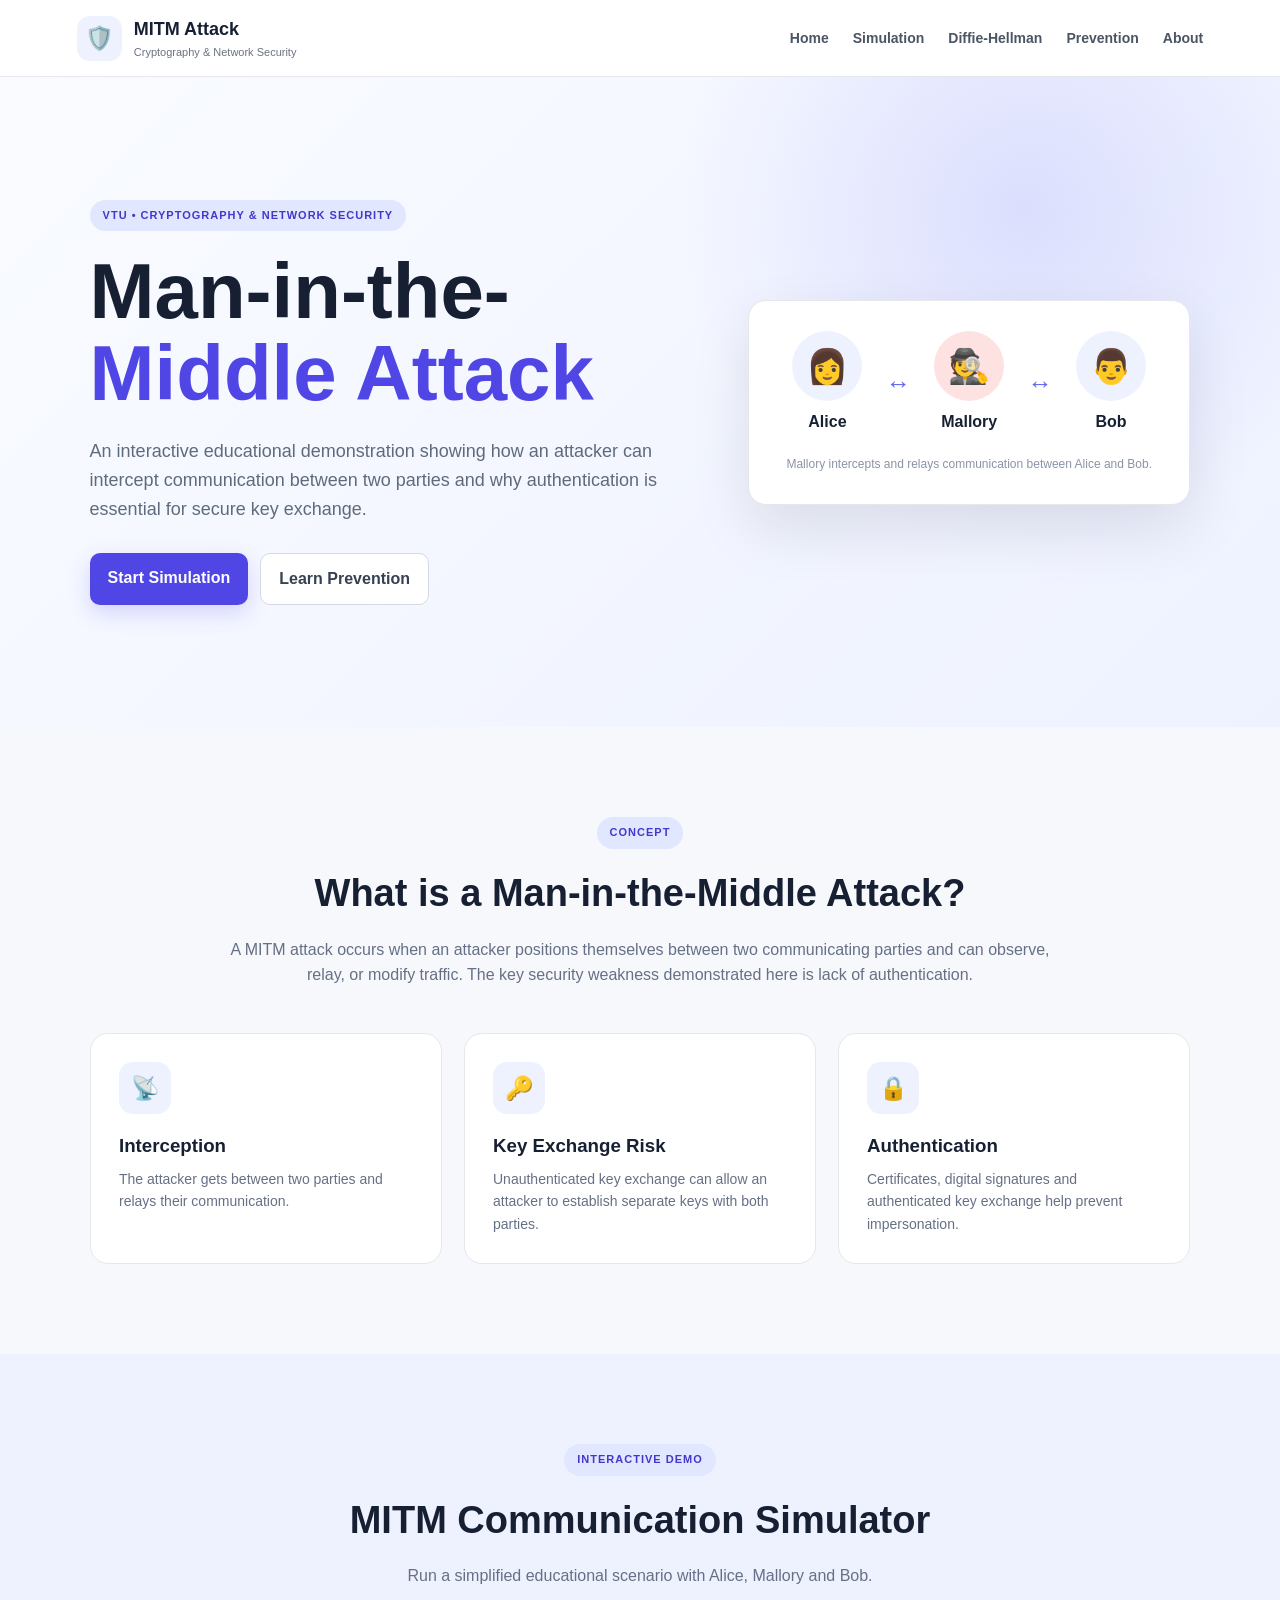
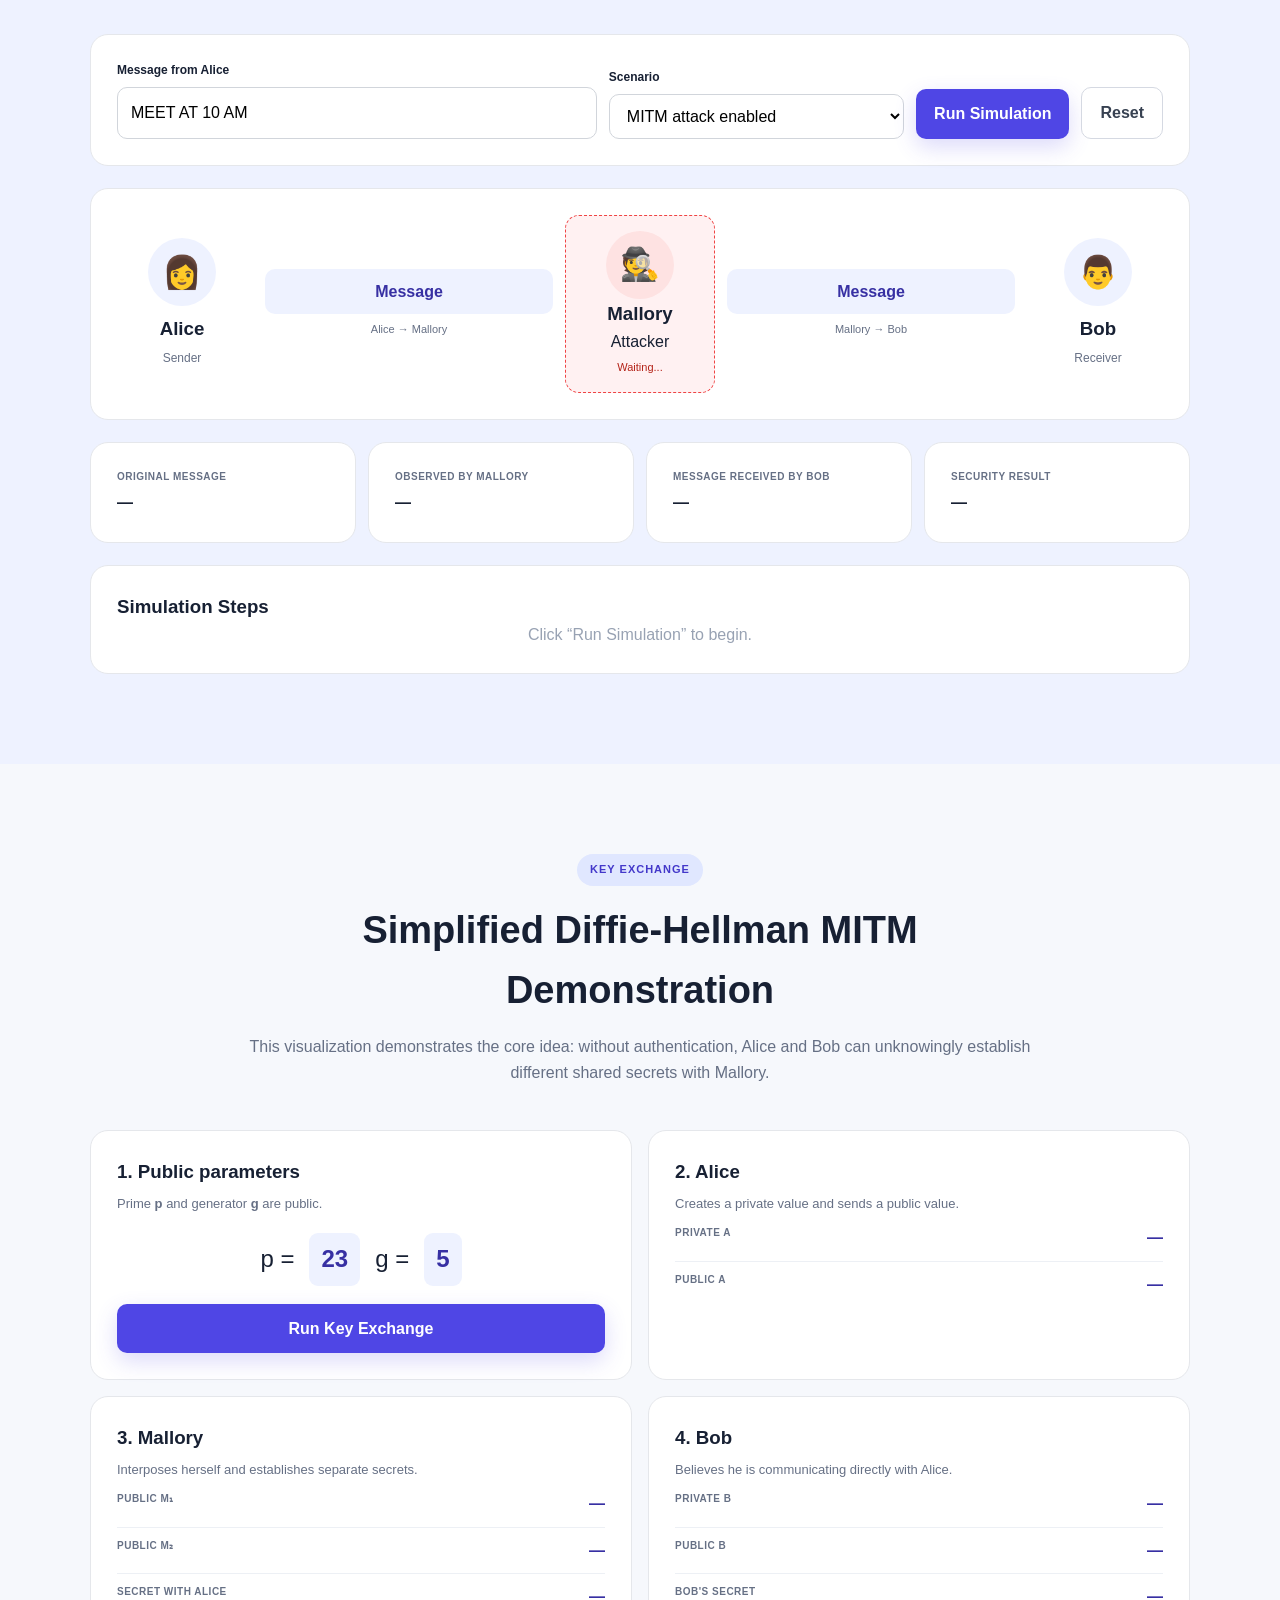
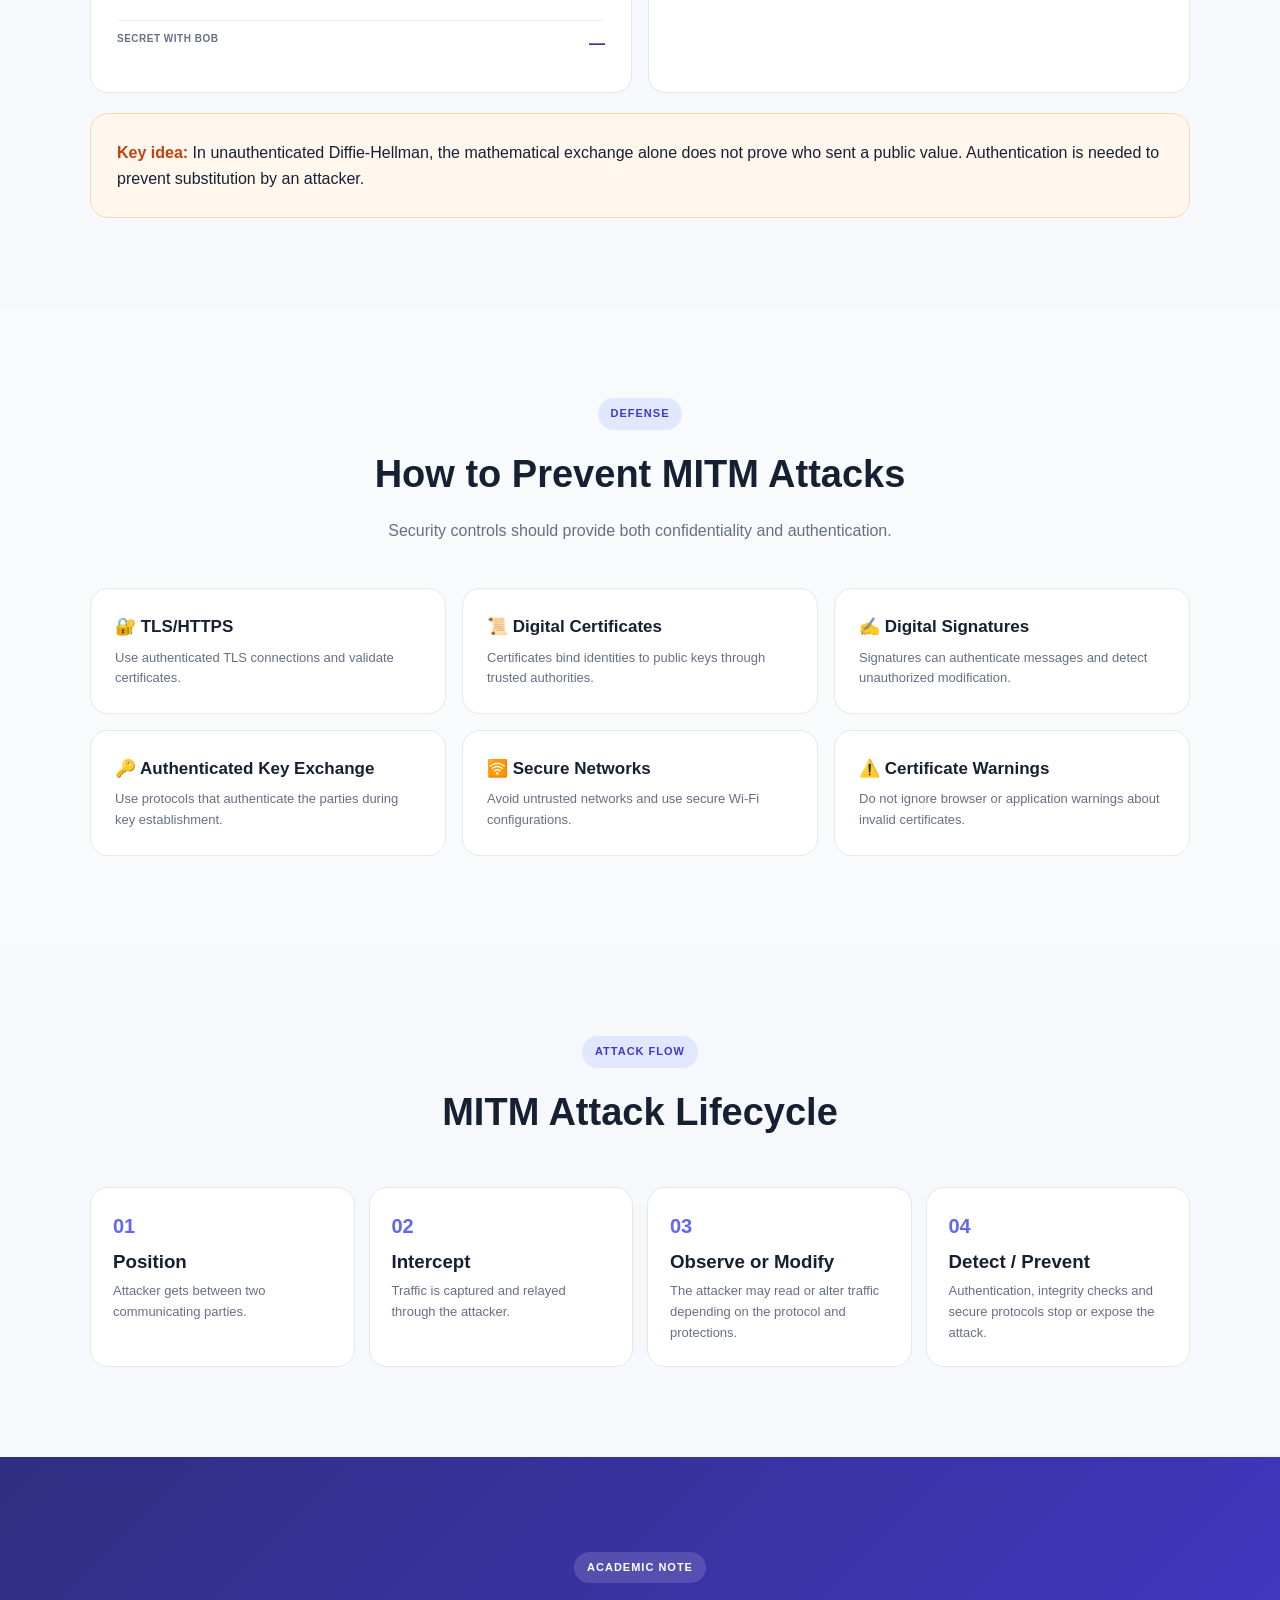
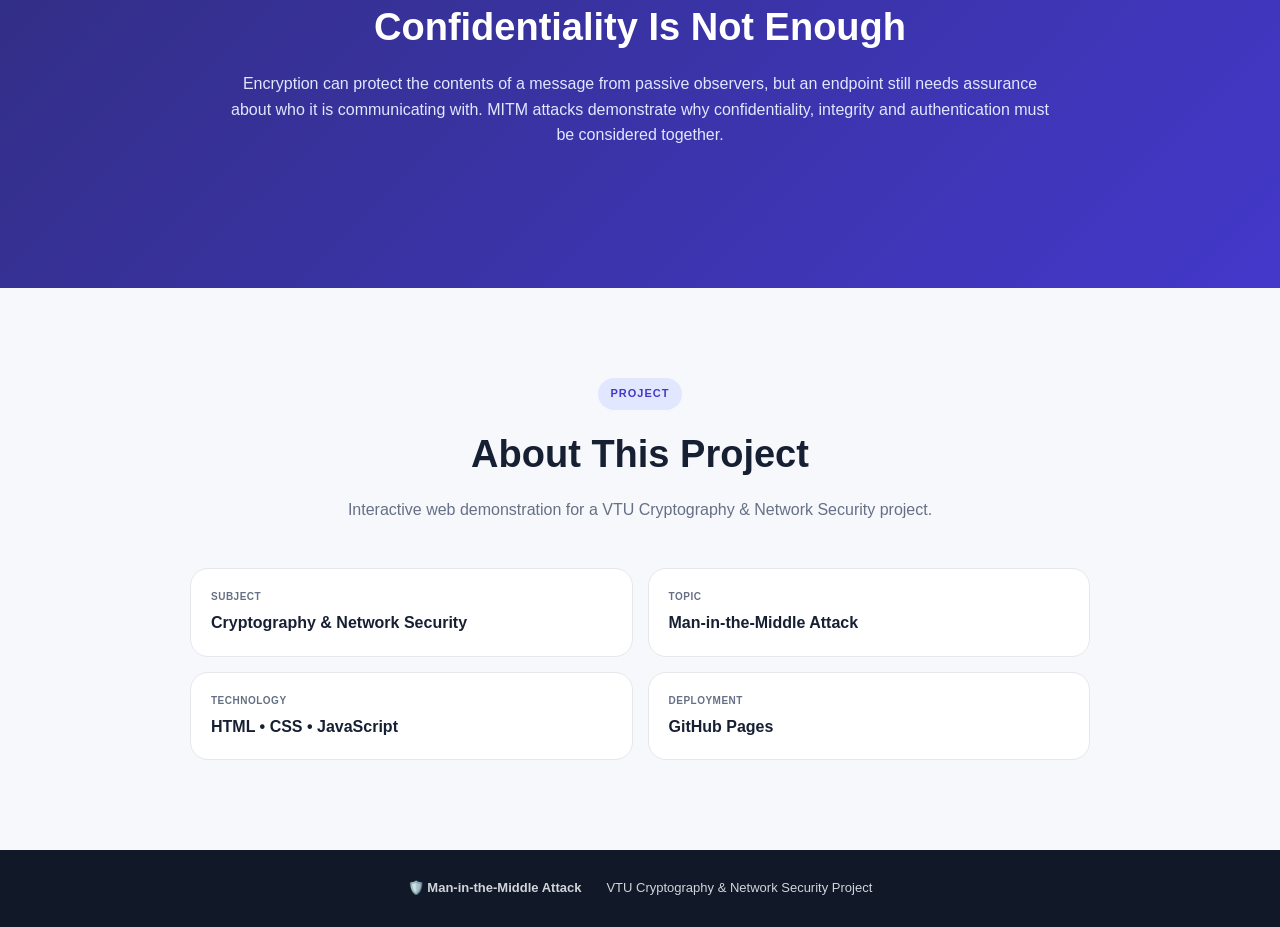
==== index.html @ a87b37e6 "Add files via upload" ====
<!DOCTYPE html>
<html lang="en">
<head>
  <meta charset="UTF-8">
  <meta name="viewport" content="width=device-width, initial-scale=1.0">
  <meta name="description" content="Interactive Man-in-the-Middle Attack demonstration for VTU Cryptography and Network Security">
  <title>Man-in-the-Middle Attack | CNS VTU Project</title>
  <link rel="stylesheet" href="style.css">
</head>
<body>
<header class="navbar">
  <a class="brand" href="#home">
    <span class="brand-icon">🛡️</span>
    <span><strong>MITM Attack</strong><small>Cryptography &amp; Network Security</small></span>
  </a>
  <nav>
    <a href="#home">Home</a>
    <a href="#simulation">Simulation</a>
    <a href="#dh">Diffie-Hellman</a>
    <a href="#prevention">Prevention</a>
    <a href="#about">About</a>
  </nav>
</header>

<main>
<section id="home" class="hero">
  <div>
    <span class="eyebrow">VTU • CRYPTOGRAPHY &amp; NETWORK SECURITY</span>
    <h1>Man-in-the-<span>Middle Attack</span></h1>
    <p class="hero-text">
      An interactive educational demonstration showing how an attacker can
      intercept communication between two parties and why authentication is
      essential for secure key exchange.
    </p>
    <div class="hero-actions">
      <a class="btn primary" href="#simulation">Start Simulation</a>
      <a class="btn secondary" href="#prevention">Learn Prevention</a>
    </div>
  </div>

  <div class="hero-card">
    <div class="network-visual">
      <div class="node"><b>👩</b><span>Alice</span></div>
      <div class="link">↔</div>
      <div class="node attacker"><b>🕵️</b><span>Mallory</span></div>
      <div class="link">↔</div>
      <div class="node"><b>👨</b><span>Bob</span></div>
    </div>
    <p class="muted">Mallory intercepts and relays communication between Alice and Bob.</p>
  </div>
</section>

<section class="section">
  <div class="section-heading">
    <span class="eyebrow">CONCEPT</span>
    <h2>What is a Man-in-the-Middle Attack?</h2>
    <p>
      A MITM attack occurs when an attacker positions themselves between two
      communicating parties and can observe, relay, or modify traffic.
      The key security weakness demonstrated here is lack of authentication.
    </p>
  </div>
  <div class="feature-grid">
    <article class="feature-card">
      <div class="feature-icon">📡</div>
      <h3>Interception</h3>
      <p>The attacker gets between two parties and relays their communication.</p>
    </article>
    <article class="feature-card">
      <div class="feature-icon">🔑</div>
      <h3>Key Exchange Risk</h3>
      <p>Unauthenticated key exchange can allow an attacker to establish separate keys with both parties.</p>
    </article>
    <article class="feature-card">
      <div class="feature-icon">🔒</div>
      <h3>Authentication</h3>
      <p>Certificates, digital signatures and authenticated key exchange help prevent impersonation.</p>
    </article>
  </div>
</section>

<section id="simulation" class="section simulation-section">
  <div class="section-heading">
    <span class="eyebrow">INTERACTIVE DEMO</span>
    <h2>MITM Communication Simulator</h2>
    <p>Run a simplified educational scenario with Alice, Mallory and Bob.</p>
  </div>

  <div class="controls panel">
    <div>
      <label for="message">Message from Alice</label>
      <input id="message" value="MEET AT 10 AM" maxlength="80">
    </div>
    <div>
      <label for="attackMode">Scenario</label>
      <select id="attackMode">
        <option value="attack">MITM attack enabled</option>
        <option value="secure">Authenticated communication</option>
      </select>
    </div>
    <button id="runSimulation" class="btn primary">Run Simulation</button>
    <button id="resetSimulation" class="btn secondary">Reset</button>
  </div>

  <div class="network-panel panel">
    <div class="party">
      <div class="avatar">👩</div>
      <h3>Alice</h3>
      <span>Sender</span>
    </div>

    <div class="communication">
      <div class="channel">
        <div id="packetAB" class="packet">Message</div>
        <span>Alice → Mallory</span>
      </div>
      <div id="attackBox" class="attacker-box">
        <div class="avatar">🕵️</div>
        <h3>Mallory</h3>
        <span>Attacker</span>
        <p id="attackerStatus">Waiting...</p>
      </div>
      <div class="channel">
        <div id="packetBB" class="packet">Message</div>
        <span>Mallory → Bob</span>
      </div>
    </div>

    <div class="party">
      <div class="avatar">👨</div>
      <h3>Bob</h3>
      <span>Receiver</span>
    </div>
  </div>

  <div class="results-grid">
    <div class="panel result-card">
      <span>Original message</span>
      <strong id="originalResult">—</strong>
    </div>
    <div class="panel result-card">
      <span>Observed by Mallory</span>
      <strong id="observedResult">—</strong>
    </div>
    <div class="panel result-card">
      <span>Message received by Bob</span>
      <strong id="receivedResult">—</strong>
    </div>
    <div class="panel result-card">
      <span>Security result</span>
      <strong id="securityResult">—</strong>
    </div>
  </div>

  <div class="panel steps-panel">
    <h3>Simulation Steps</h3>
    <div id="simulationSteps" class="empty">Click “Run Simulation” to begin.</div>
  </div>
</section>

<section id="dh" class="section">
  <div class="section-heading">
    <span class="eyebrow">KEY EXCHANGE</span>
    <h2>Simplified Diffie-Hellman MITM Demonstration</h2>
    <p>
      This visualization demonstrates the core idea: without authentication,
      Alice and Bob can unknowingly establish different shared secrets with Mallory.
    </p>
  </div>

  <div class="dh-grid">
    <div class="panel dh-card">
      <h3>1. Public parameters</h3>
      <p>Prime <strong>p</strong> and generator <strong>g</strong> are public.</p>
      <div class="formula"><span>p =</span><strong id="pValue">23</strong><span>g =</span><strong id="gValue">5</strong></div>
      <button id="runDH" class="btn primary full">Run Key Exchange</button>
    </div>

    <div class="panel dh-card">
      <h3>2. Alice</h3>
      <p>Creates a private value and sends a public value.</p>
      <div class="value-row"><span>Private a</span><strong id="alicePrivate">—</strong></div>
      <div class="value-row"><span>Public A</span><strong id="alicePublic">—</strong></div>
    </div>

    <div class="panel dh-card">
      <h3>3. Mallory</h3>
      <p>Interposes herself and establishes separate secrets.</p>
      <div class="value-row"><span>Public M₁</span><strong id="malloryPublic1">—</strong></div>
      <div class="value-row"><span>Public M₂</span><strong id="malloryPublic2">—</strong></div>
      <div class="value-row"><span>Secret with Alice</span><strong id="mallorySecretA">—</strong></div>
      <div class="value-row"><span>Secret with Bob</span><strong id="mallorySecretB">—</strong></div>
    </div>

    <div class="panel dh-card">
      <h3>4. Bob</h3>
      <p>Believes he is communicating directly with Alice.</p>
      <div class="value-row"><span>Private b</span><strong id="bobPrivate">—</strong></div>
      <div class="value-row"><span>Public B</span><strong id="bobPublic">—</strong></div>
      <div class="value-row"><span>Bob's secret</span><strong id="bobSecret">—</strong></div>
    </div>
  </div>

  <div class="panel warning-box">
    <strong>Key idea:</strong>
    In unauthenticated Diffie-Hellman, the mathematical exchange alone does not prove
    who sent a public value. Authentication is needed to prevent substitution by an attacker.
  </div>
</section>

<section id="prevention" class="section prevention">
  <div class="section-heading">
    <span class="eyebrow">DEFENSE</span>
    <h2>How to Prevent MITM Attacks</h2>
    <p>Security controls should provide both confidentiality and authentication.</p>
  </div>
  <div class="prevention-grid">
    <article class="prevention-card"><b>🔐 TLS/HTTPS</b><p>Use authenticated TLS connections and validate certificates.</p></article>
    <article class="prevention-card"><b>📜 Digital Certificates</b><p>Certificates bind identities to public keys through trusted authorities.</p></article>
    <article class="prevention-card"><b>✍️ Digital Signatures</b><p>Signatures can authenticate messages and detect unauthorized modification.</p></article>
    <article class="prevention-card"><b>🔑 Authenticated Key Exchange</b><p>Use protocols that authenticate the parties during key establishment.</p></article>
    <article class="prevention-card"><b>🛜 Secure Networks</b><p>Avoid untrusted networks and use secure Wi-Fi configurations.</p></article>
    <article class="prevention-card"><b>⚠️ Certificate Warnings</b><p>Do not ignore browser or application warnings about invalid certificates.</p></article>
  </div>
</section>

<section class="section">
  <div class="section-heading">
    <span class="eyebrow">ATTACK FLOW</span>
    <h2>MITM Attack Lifecycle</h2>
  </div>
  <div class="timeline">
    <div><b>01</b><h3>Position</h3><p>Attacker gets between two communicating parties.</p></div>
    <div><b>02</b><h3>Intercept</h3><p>Traffic is captured and relayed through the attacker.</p></div>
    <div><b>03</b><h3>Observe or Modify</h3><p>The attacker may read or alter traffic depending on the protocol and protections.</p></div>
    <div><b>04</b><h3>Detect / Prevent</h3><p>Authentication, integrity checks and secure protocols stop or expose the attack.</p></div>
  </div>
</section>

<section class="history">
  <div class="section-heading">
    <span class="eyebrow light">ACADEMIC NOTE</span>
    <h2>Confidentiality Is Not Enough</h2>
    <p>
      Encryption can protect the contents of a message from passive observers,
      but an endpoint still needs assurance about who it is communicating with.
      MITM attacks demonstrate why confidentiality, integrity and authentication
      must be considered together.
    </p>
  </div>
</section>

<section id="about" class="section">
  <div class="section-heading">
    <span class="eyebrow">PROJECT</span>
    <h2>About This Project</h2>
    <p>Interactive web demonstration for a VTU Cryptography &amp; Network Security project.</p>
  </div>
  <div class="details-grid">
    <div><span>Subject</span><strong>Cryptography &amp; Network Security</strong></div>
    <div><span>Topic</span><strong>Man-in-the-Middle Attack</strong></div>
    <div><span>Technology</span><strong>HTML • CSS • JavaScript</strong></div>
    <div><span>Deployment</span><strong>GitHub Pages</strong></div>
  </div>
</section>
</main>

<footer>
  <strong>🛡️ Man-in-the-Middle Attack</strong>
  <span>VTU Cryptography &amp; Network Security Project</span>
</footer>
<script src="script.js"></script>
</body>
</html>
---- style.css ----
*{box-sizing:border-box;margin:0;padding:0}
html{scroll-behavior:smooth}
body{font-family:Inter,Segoe UI,Arial,sans-serif;background:#f6f8fc;color:#172033;line-height:1.6}
a{text-decoration:none;color:inherit}
button,input,select{font:inherit}
.navbar{position:sticky;top:0;z-index:50;display:flex;justify-content:space-between;align-items:center;padding:15px 6%;background:rgba(255,255,255,.96);border-bottom:1px solid #e5e7eb;backdrop-filter:blur(12px)}
.brand{display:flex;gap:12px;align-items:center}.brand-icon{width:45px;height:45px;display:grid;place-items:center;background:#eef2ff;border-radius:13px;font-size:23px}.brand strong{display:block;font-size:18px}.brand small{display:block;color:#6b7280;font-size:11px}
nav{display:flex;gap:24px;flex-wrap:wrap}nav a{font-size:14px;font-weight:700;color:#4b5563}nav a:hover{color:#4f46e5}
.hero{min-height:650px;padding:90px 7%;display:grid;grid-template-columns:1.15fr .85fr;gap:60px;align-items:center;background:radial-gradient(circle at 80% 20%,rgba(99,102,241,.16),transparent 30%),linear-gradient(135deg,#f9fbff,#eef2ff)}
.eyebrow{display:inline-block;padding:7px 13px;border-radius:50px;background:#e0e7ff;color:#4338ca;font-size:11px;font-weight:800;letter-spacing:1px}.eyebrow.light{background:rgba(255,255,255,.14);color:white}
.hero h1{font-size:clamp(48px,7vw,78px);line-height:1.05;margin-top:20px}.hero h1 span{color:#4f46e5}.hero-text{max-width:680px;margin-top:22px;color:#5f6b7c;font-size:18px}.hero-actions{display:flex;gap:12px;flex-wrap:wrap;margin-top:30px}
.btn{border:0;border-radius:10px;padding:12px 18px;font-weight:800;cursor:pointer;transition:.2s}.btn:hover{transform:translateY(-1px)}.primary{background:#4f46e5;color:white;box-shadow:0 8px 22px rgba(79,70,229,.2)}.primary:hover{background:#4338ca}.secondary{background:white;color:#374151;border:1px solid #d5d9e2}.secondary:hover{border-color:#6366f1;color:#4338ca}.full{width:100%}
.hero-card,.panel,.feature-card,.prevention-card,.timeline>div,.details-grid>div{background:white;border:1px solid #e5e7eb;border-radius:18px}.hero-card{padding:30px;box-shadow:0 25px 60px rgba(15,23,42,.1)}
.network-visual{display:grid;grid-template-columns:1fr auto 1fr auto 1fr;gap:10px;align-items:center}.node{text-align:center}.node b{width:70px;height:70px;margin:auto;display:grid;place-items:center;border-radius:50%;background:#eef2ff;font-size:34px}.node span{display:block;margin-top:8px;font-weight:800}.attacker b{background:#fee2e2}.link{font-size:25px;color:#6366f1}.muted{text-align:center;color:#8a94a6;font-size:12px;margin-top:20px}
.section{padding:90px 7%}.section-heading{max-width:820px;text-align:center;margin:0 auto 45px}.section-heading h2{font-size:38px;margin-top:14px}.section-heading p{margin-top:13px;color:#667085}
.feature-grid{max-width:1100px;margin:auto;display:grid;grid-template-columns:repeat(3,1fr);gap:22px}.feature-card{padding:28px}.feature-icon{width:52px;height:52px;display:grid;place-items:center;background:#eef2ff;border-radius:14px;font-size:23px;margin-bottom:17px}.feature-card h3{margin-bottom:7px}.feature-card p{font-size:14px;color:#667085}
.simulation-section{background:#eef2ff}.panel{padding:26px}.controls{max-width:1100px;margin:auto;display:grid;grid-template-columns:1.3fr .8fr auto auto;gap:12px;align-items:end}label{display:block;font-size:12px;font-weight:800;margin-bottom:7px}input,select{width:100%;padding:12px 13px;border:1px solid #d1d5db;border-radius:10px;background:#fff;outline:none}input:focus,select:focus{border-color:#6366f1;box-shadow:0 0 0 3px rgba(99,102,241,.1)}
.network-panel{max-width:1100px;margin:22px auto;display:grid;grid-template-columns:130px 1fr 130px;gap:18px;align-items:center}.party{text-align:center}.avatar{width:68px;height:68px;margin:auto;display:grid;place-items:center;border-radius:50%;background:#eef2ff;font-size:32px}.party h3{margin-top:8px}.party span{font-size:12px;color:#667085}.communication{display:grid;grid-template-columns:1fr 150px 1fr;gap:12px;align-items:center}.channel{text-align:center}.packet{padding:10px;border-radius:10px;background:#eef2ff;color:#3730a3;font-weight:800;min-height:42px;display:grid;place-items:center}.channel>span{display:block;margin-top:7px;font-size:11px;color:#667085}.attacker-box{padding:15px;text-align:center;border:1px dashed #ef4444;background:#fff1f2;border-radius:14px}.attacker-box .avatar{background:#fee2e2}.attacker-box p{font-size:11px;color:#b42318;margin-top:5px}
.results-grid{max-width:1100px;margin:0 auto;display:grid;grid-template-columns:repeat(4,1fr);gap:12px}.result-card span,.value-row span,.details-grid span{display:block;font-size:10px;font-weight:800;text-transform:uppercase;letter-spacing:.5px;color:#667085}.result-card strong{display:block;margin-top:5px;word-break:break-word}.steps-panel{max-width:1100px;margin:22px auto 0}.step{display:grid;grid-template-columns:38px 1fr;gap:14px;padding:15px;margin-top:9px;border:1px solid #e5e7eb;border-radius:12px;background:#f8fafc}.step-no{width:36px;height:36px;display:grid;place-items:center;border-radius:50%;background:#e0e7ff;color:#4338ca;font-weight:800}.step p{font-size:13px;color:#667085}.empty{color:#98a2b3;text-align:center}
.dh-grid{max-width:1100px;margin:auto;display:grid;grid-template-columns:repeat(2,1fr);gap:16px}.dh-card h3{margin-bottom:7px}.dh-card p{font-size:13px;color:#667085}.formula{display:flex;justify-content:center;gap:15px;align-items:center;margin:18px 0;font-size:24px}.formula strong{background:#eef2ff;color:#3730a3;padding:7px 12px;border-radius:9px}.value-row{display:flex;justify-content:space-between;padding:10px 0;border-bottom:1px solid #edf0f5}.value-row:last-child{border-bottom:0}.value-row strong{color:#3730a3}.warning-box{max-width:1100px;margin:20px auto 0;background:#fff7ed;border-color:#fed7aa}.warning-box strong{color:#c2410c}
.prevention{background:#f8fafc}.prevention-grid{max-width:1100px;margin:auto;display:grid;grid-template-columns:repeat(3,1fr);gap:16px}.prevention-card{padding:24px}.prevention-card b{font-size:17px}.prevention-card p{margin-top:7px;color:#667085;font-size:13px}
.timeline{max-width:1100px;margin:auto;display:grid;grid-template-columns:repeat(4,1fr);gap:14px}.timeline>div{padding:22px}.timeline b{color:#6366f1;font-size:20px}.timeline h3{margin-top:5px}.timeline p{font-size:13px;color:#667085;margin-top:4px}
.history{padding:95px 7%;background:linear-gradient(135deg,#312e81,#4338ca);color:white}.history .section-heading p{color:#e0e7ff}.details-grid{max-width:900px;margin:auto;display:grid;grid-template-columns:repeat(2,1fr);gap:15px}.details-grid>div{padding:20px}.details-grid strong{display:block;margin-top:5px}
footer{display:flex;justify-content:center;gap:25px;flex-wrap:wrap;padding:28px 7%;background:#111827;color:#d1d5db;font-size:13px}
@media(max-width:950px){.navbar{flex-direction:column;gap:14px}.hero{grid-template-columns:1fr;text-align:center}.hero-text{margin-inline:auto}.hero-actions{justify-content:center}.controls{grid-template-columns:1fr 1fr}.network-panel{grid-template-columns:1fr}.communication{grid-template-columns:1fr}.results-grid,.prevention-grid,.timeline{grid-template-columns:1fr 1fr}.feature-grid{grid-template-columns:1fr}}
@media(max-width:650px){nav{justify-content:center;gap:12px}.hero,.section{padding:65px 5%}.hero h1{font-size:48px}.section-heading h2{font-size:30px}.controls,.dh-grid,.results-grid,.prevention-grid,.timeline,.details-grid{grid-template-columns:1fr}.button-row{grid-template-columns:1fr}.network-visual{grid-template-columns:1fr}.communication{grid-template-columns:1fr}}
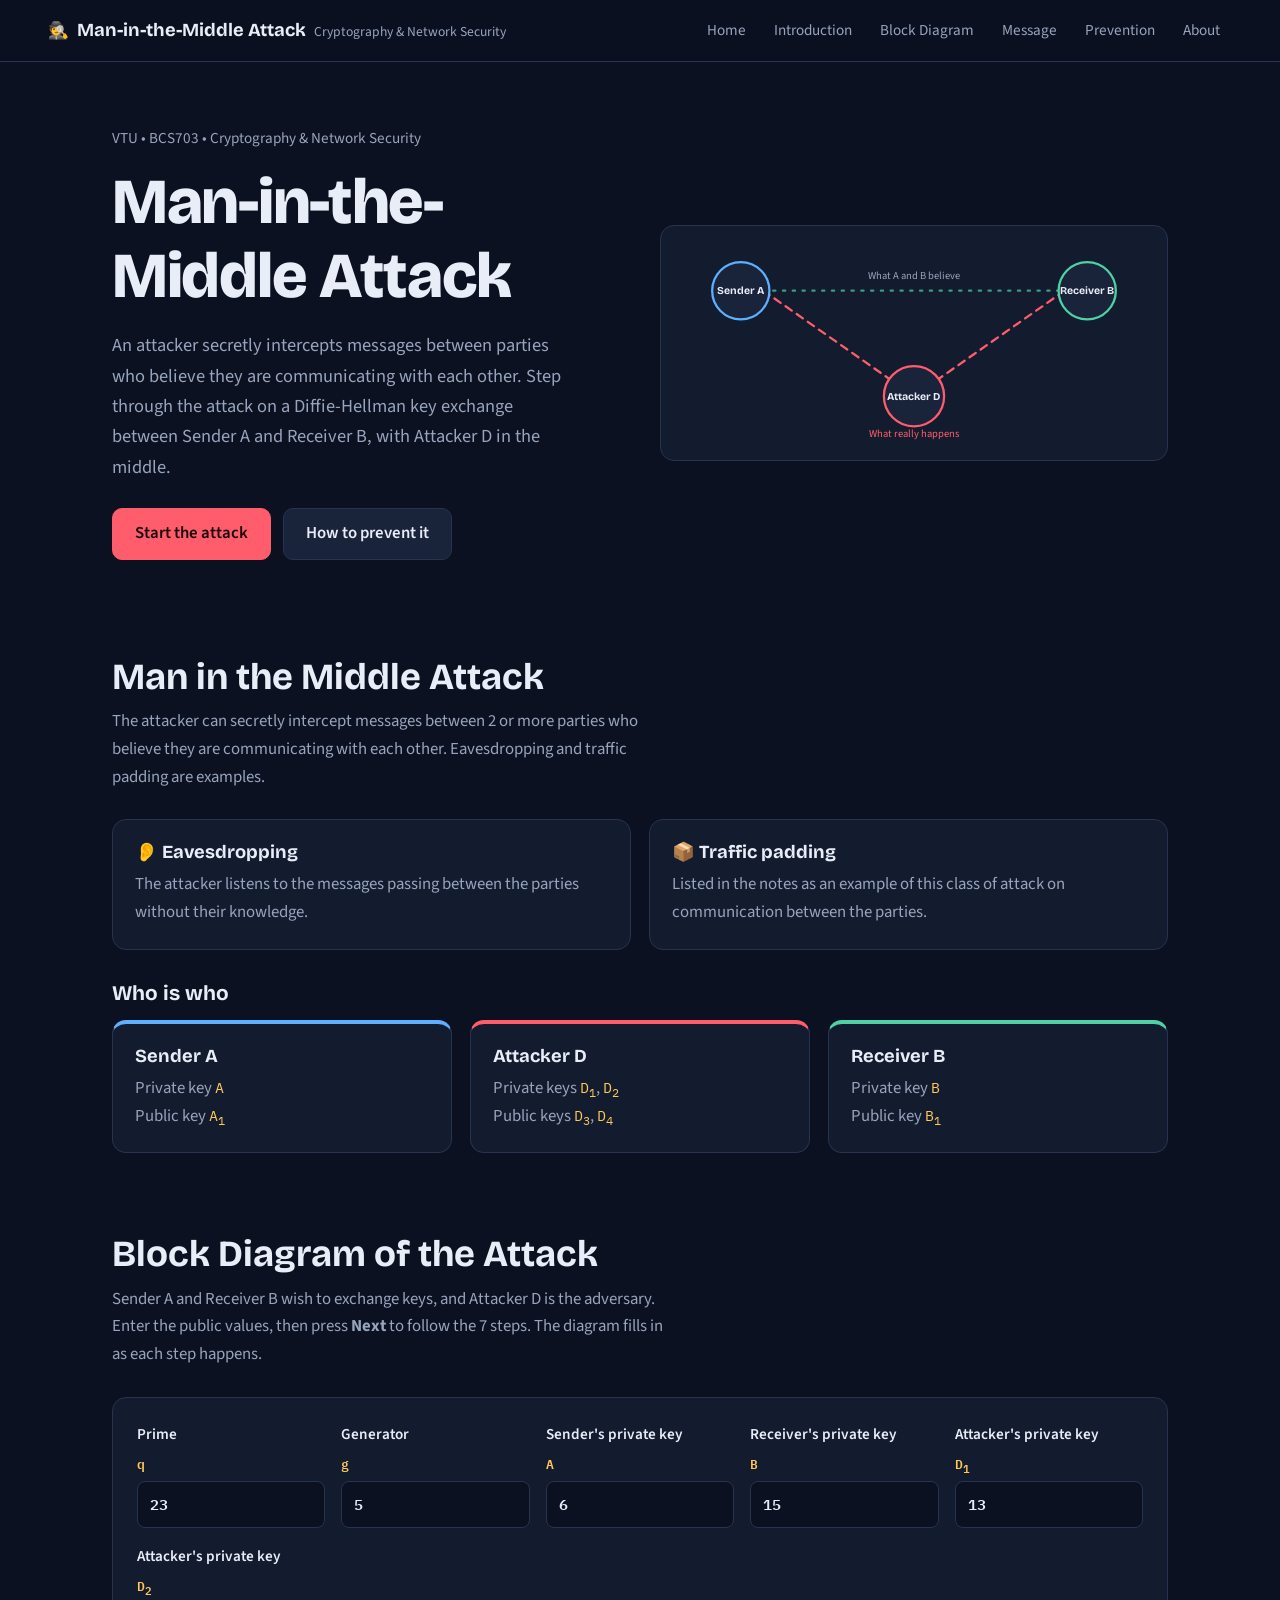
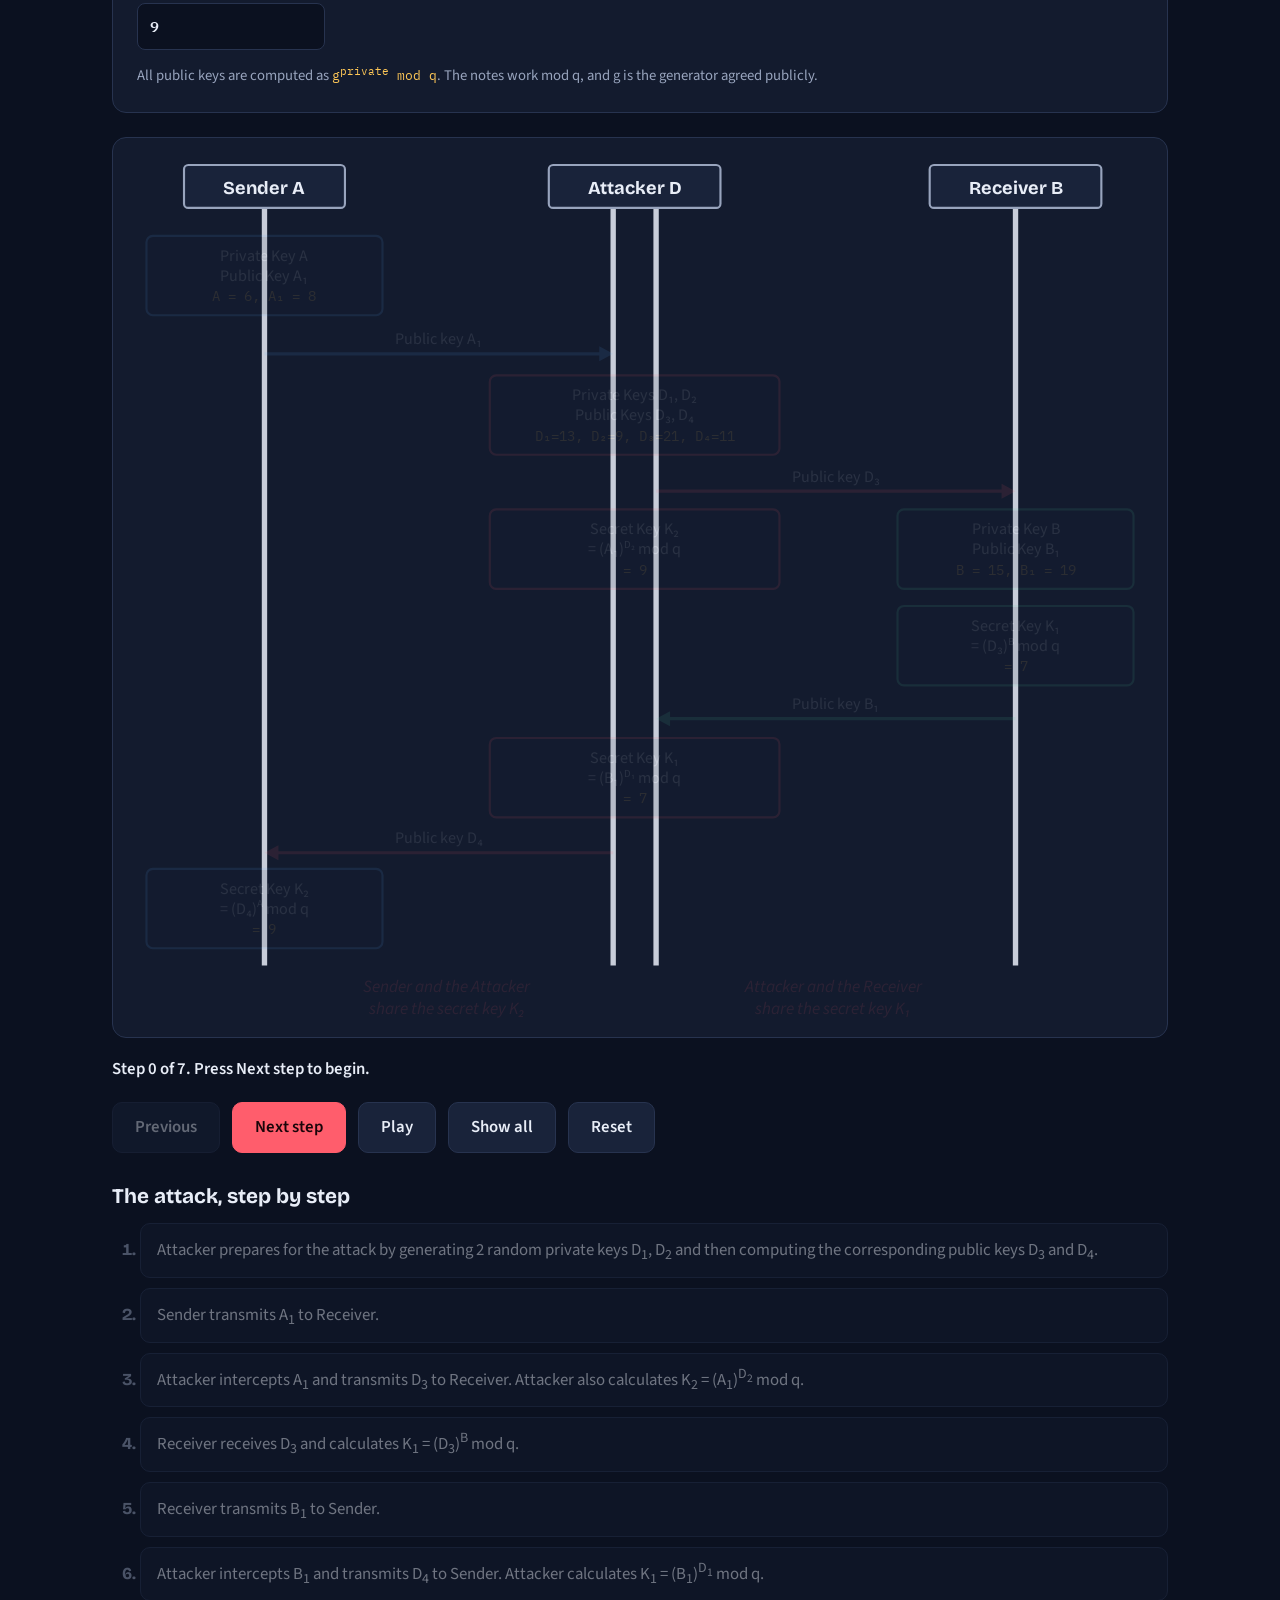
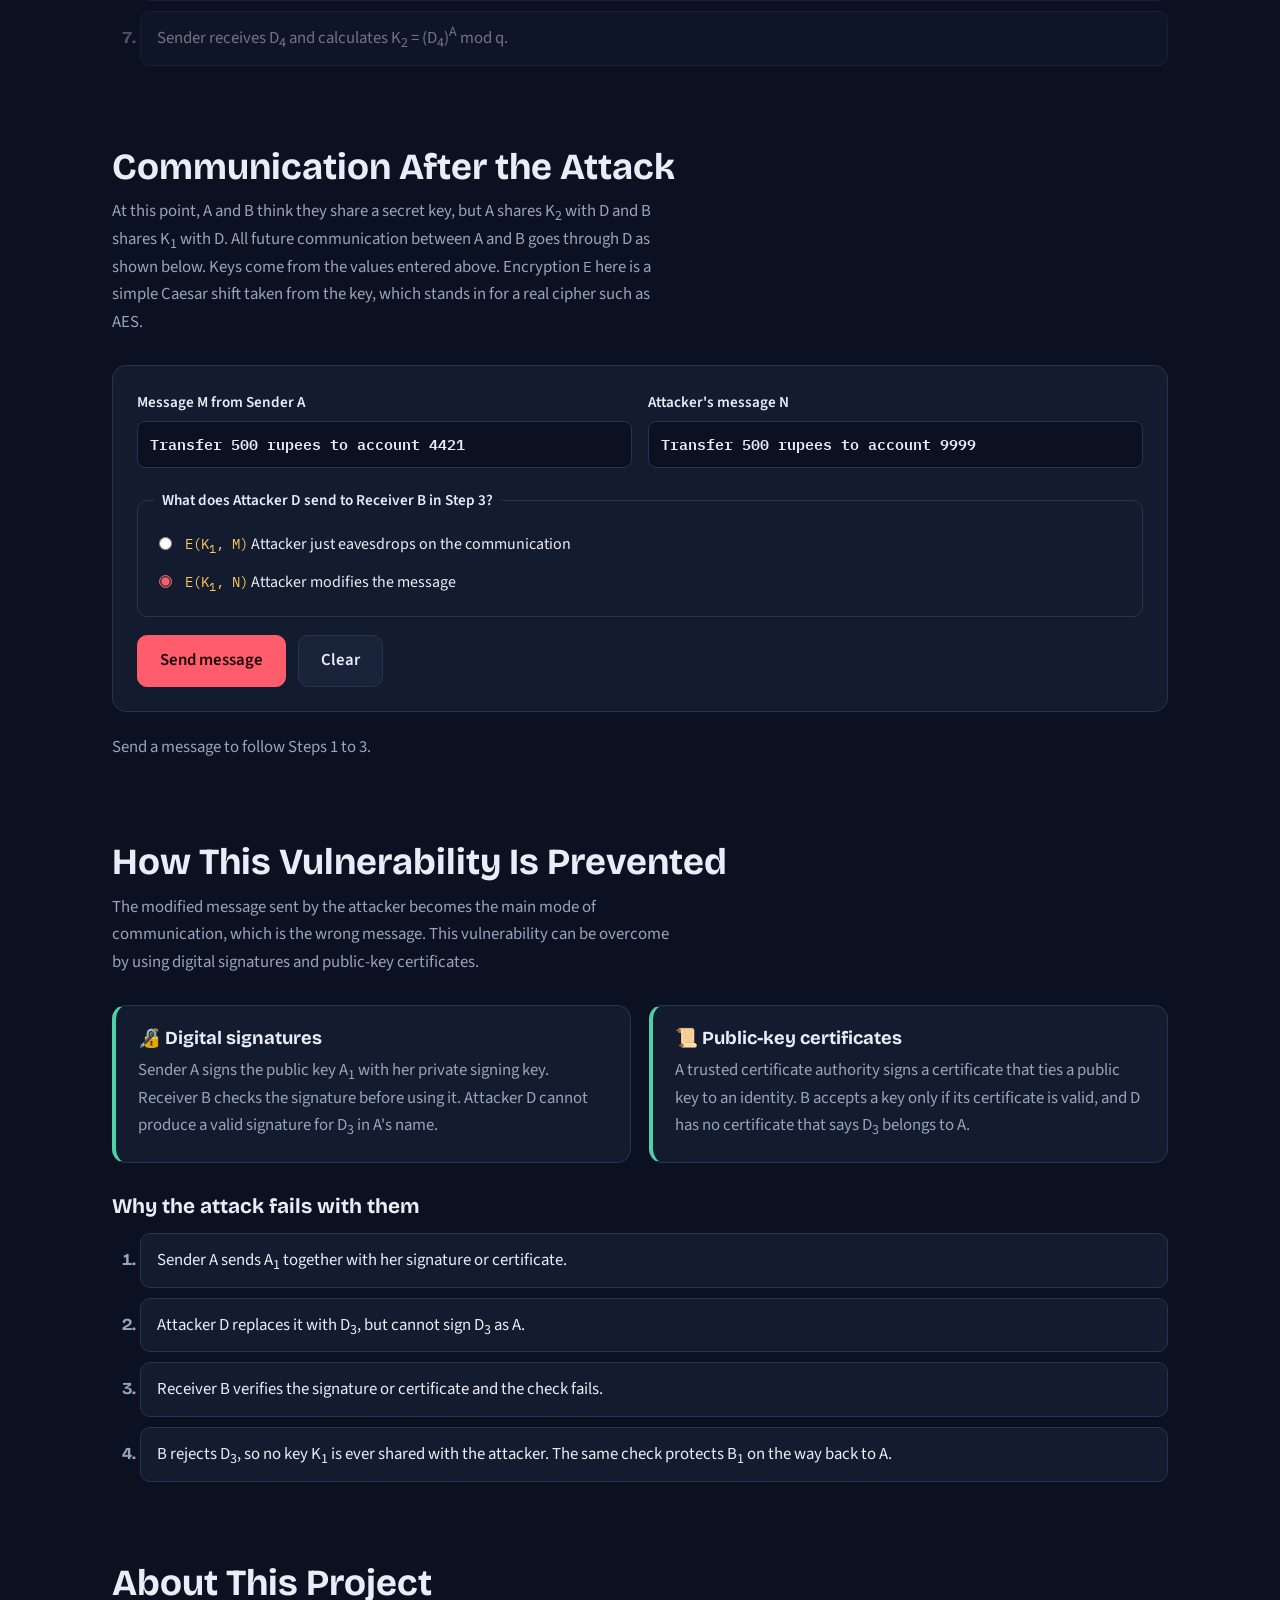
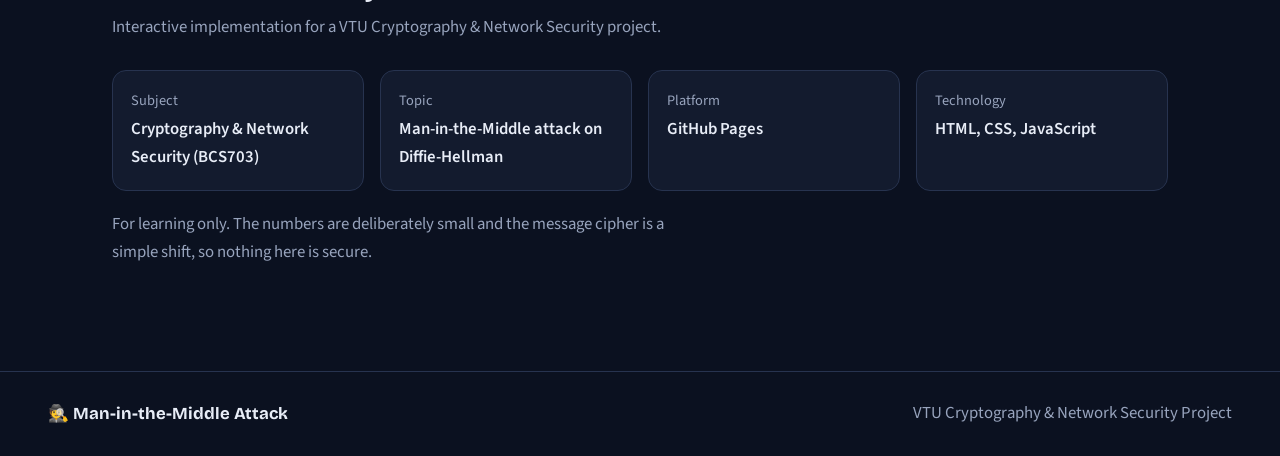
==== commit 81538271: "Add files via upload" ====
--- a/index.html
+++ b/index.html
@@ -3,272 +3,239 @@
 <head>
   <meta charset="UTF-8">
   <meta name="viewport" content="width=device-width, initial-scale=1.0">
-  <meta name="description" content="Interactive Man-in-the-Middle Attack demonstration for VTU Cryptography and Network Security">
+  <meta name="description" content="Interactive Man-in-the-Middle attack on Diffie-Hellman key exchange for Cryptography and Network Security (VTU BCS703).">
   <title>Man-in-the-Middle Attack | CNS VTU Project</title>
+  <link rel="preconnect" href="https://fonts.googleapis.com">
+  <link rel="preconnect" href="https://fonts.gstatic.com" crossorigin>
+  <link href="https://fonts.googleapis.com/css2?family=Bricolage+Grotesque:wght@500;700;800&family=Source+Sans+3:ital,wght@0,400;0,600;1,400&family=IBM+Plex+Mono:wght@400;500&display=swap" rel="stylesheet">
   <link rel="stylesheet" href="style.css">
 </head>
 <body>
-<header class="navbar">
-  <a class="brand" href="#home">
-    <span class="brand-icon">🛡️</span>
-    <span><strong>MITM Attack</strong><small>Cryptography &amp; Network Security</small></span>
-  </a>
-  <nav>
-    <a href="#home">Home</a>
-    <a href="#simulation">Simulation</a>
-    <a href="#dh">Diffie-Hellman</a>
-    <a href="#prevention">Prevention</a>
-    <a href="#about">About</a>
-  </nav>
-</header>
-
-<main>
-<section id="home" class="hero">
-  <div>
-    <span class="eyebrow">VTU • CRYPTOGRAPHY &amp; NETWORK SECURITY</span>
-    <h1>Man-in-the-<span>Middle Attack</span></h1>
-    <p class="hero-text">
-      An interactive educational demonstration showing how an attacker can
-      intercept communication between two parties and why authentication is
-      essential for secure key exchange.
-    </p>
-    <div class="hero-actions">
-      <a class="btn primary" href="#simulation">Start Simulation</a>
-      <a class="btn secondary" href="#prevention">Learn Prevention</a>
-    </div>
-  </div>
-
-  <div class="hero-card">
-    <div class="network-visual">
-      <div class="node"><b>👩</b><span>Alice</span></div>
-      <div class="link">↔</div>
-      <div class="node attacker"><b>🕵️</b><span>Mallory</span></div>
-      <div class="link">↔</div>
-      <div class="node"><b>👨</b><span>Bob</span></div>
-    </div>
-    <p class="muted">Mallory intercepts and relays communication between Alice and Bob.</p>
-  </div>
-</section>
-
-<section class="section">
-  <div class="section-heading">
-    <span class="eyebrow">CONCEPT</span>
-    <h2>What is a Man-in-the-Middle Attack?</h2>
-    <p>
-      A MITM attack occurs when an attacker positions themselves between two
-      communicating parties and can observe, relay, or modify traffic.
-      The key security weakness demonstrated here is lack of authentication.
-    </p>
-  </div>
-  <div class="feature-grid">
-    <article class="feature-card">
-      <div class="feature-icon">📡</div>
-      <h3>Interception</h3>
-      <p>The attacker gets between two parties and relays their communication.</p>
-    </article>
-    <article class="feature-card">
-      <div class="feature-icon">🔑</div>
-      <h3>Key Exchange Risk</h3>
-      <p>Unauthenticated key exchange can allow an attacker to establish separate keys with both parties.</p>
-    </article>
-    <article class="feature-card">
-      <div class="feature-icon">🔒</div>
-      <h3>Authentication</h3>
-      <p>Certificates, digital signatures and authenticated key exchange help prevent impersonation.</p>
-    </article>
-  </div>
-</section>
-
-<section id="simulation" class="section simulation-section">
-  <div class="section-heading">
-    <span class="eyebrow">INTERACTIVE DEMO</span>
-    <h2>MITM Communication Simulator</h2>
-    <p>Run a simplified educational scenario with Alice, Mallory and Bob.</p>
-  </div>
-
-  <div class="controls panel">
-    <div>
-      <label for="message">Message from Alice</label>
-      <input id="message" value="MEET AT 10 AM" maxlength="80">
-    </div>
-    <div>
-      <label for="attackMode">Scenario</label>
-      <select id="attackMode">
-        <option value="attack">MITM attack enabled</option>
-        <option value="secure">Authenticated communication</option>
-      </select>
-    </div>
-    <button id="runSimulation" class="btn primary">Run Simulation</button>
-    <button id="resetSimulation" class="btn secondary">Reset</button>
-  </div>
-
-  <div class="network-panel panel">
-    <div class="party">
-      <div class="avatar">👩</div>
-      <h3>Alice</h3>
-      <span>Sender</span>
-    </div>
-
-    <div class="communication">
-      <div class="channel">
-        <div id="packetAB" class="packet">Message</div>
-        <span>Alice → Mallory</span>
-      </div>
-      <div id="attackBox" class="attacker-box">
-        <div class="avatar">🕵️</div>
-        <h3>Mallory</h3>
-        <span>Attacker</span>
-        <p id="attackerStatus">Waiting...</p>
-      </div>
-      <div class="channel">
-        <div id="packetBB" class="packet">Message</div>
-        <span>Mallory → Bob</span>
-      </div>
-    </div>
-
-    <div class="party">
-      <div class="avatar">👨</div>
-      <h3>Bob</h3>
-      <span>Receiver</span>
-    </div>
-  </div>
-
-  <div class="results-grid">
-    <div class="panel result-card">
-      <span>Original message</span>
-      <strong id="originalResult">—</strong>
-    </div>
-    <div class="panel result-card">
-      <span>Observed by Mallory</span>
-      <strong id="observedResult">—</strong>
-    </div>
-    <div class="panel result-card">
-      <span>Message received by Bob</span>
-      <strong id="receivedResult">—</strong>
-    </div>
-    <div class="panel result-card">
-      <span>Security result</span>
-      <strong id="securityResult">—</strong>
-    </div>
-  </div>
-
-  <div class="panel steps-panel">
-    <h3>Simulation Steps</h3>
-    <div id="simulationSteps" class="empty">Click “Run Simulation” to begin.</div>
-  </div>
-</section>
-
-<section id="dh" class="section">
-  <div class="section-heading">
-    <span class="eyebrow">KEY EXCHANGE</span>
-    <h2>Simplified Diffie-Hellman MITM Demonstration</h2>
-    <p>
-      This visualization demonstrates the core idea: without authentication,
-      Alice and Bob can unknowingly establish different shared secrets with Mallory.
-    </p>
-  </div>
-
-  <div class="dh-grid">
-    <div class="panel dh-card">
-      <h3>1. Public parameters</h3>
-      <p>Prime <strong>p</strong> and generator <strong>g</strong> are public.</p>
-      <div class="formula"><span>p =</span><strong id="pValue">23</strong><span>g =</span><strong id="gValue">5</strong></div>
-      <button id="runDH" class="btn primary full">Run Key Exchange</button>
-    </div>
-
-    <div class="panel dh-card">
-      <h3>2. Alice</h3>
-      <p>Creates a private value and sends a public value.</p>
-      <div class="value-row"><span>Private a</span><strong id="alicePrivate">—</strong></div>
-      <div class="value-row"><span>Public A</span><strong id="alicePublic">—</strong></div>
-    </div>
-
-    <div class="panel dh-card">
-      <h3>3. Mallory</h3>
-      <p>Interposes herself and establishes separate secrets.</p>
-      <div class="value-row"><span>Public M₁</span><strong id="malloryPublic1">—</strong></div>
-      <div class="value-row"><span>Public M₂</span><strong id="malloryPublic2">—</strong></div>
-      <div class="value-row"><span>Secret with Alice</span><strong id="mallorySecretA">—</strong></div>
-      <div class="value-row"><span>Secret with Bob</span><strong id="mallorySecretB">—</strong></div>
-    </div>
-
-    <div class="panel dh-card">
-      <h3>4. Bob</h3>
-      <p>Believes he is communicating directly with Alice.</p>
-      <div class="value-row"><span>Private b</span><strong id="bobPrivate">—</strong></div>
-      <div class="value-row"><span>Public B</span><strong id="bobPublic">—</strong></div>
-      <div class="value-row"><span>Bob's secret</span><strong id="bobSecret">—</strong></div>
-    </div>
-  </div>
-
-  <div class="panel warning-box">
-    <strong>Key idea:</strong>
-    In unauthenticated Diffie-Hellman, the mathematical exchange alone does not prove
-    who sent a public value. Authentication is needed to prevent substitution by an attacker.
-  </div>
-</section>
-
-<section id="prevention" class="section prevention">
-  <div class="section-heading">
-    <span class="eyebrow">DEFENSE</span>
-    <h2>How to Prevent MITM Attacks</h2>
-    <p>Security controls should provide both confidentiality and authentication.</p>
-  </div>
-  <div class="prevention-grid">
-    <article class="prevention-card"><b>🔐 TLS/HTTPS</b><p>Use authenticated TLS connections and validate certificates.</p></article>
-    <article class="prevention-card"><b>📜 Digital Certificates</b><p>Certificates bind identities to public keys through trusted authorities.</p></article>
-    <article class="prevention-card"><b>✍️ Digital Signatures</b><p>Signatures can authenticate messages and detect unauthorized modification.</p></article>
-    <article class="prevention-card"><b>🔑 Authenticated Key Exchange</b><p>Use protocols that authenticate the parties during key establishment.</p></article>
-    <article class="prevention-card"><b>🛜 Secure Networks</b><p>Avoid untrusted networks and use secure Wi-Fi configurations.</p></article>
-    <article class="prevention-card"><b>⚠️ Certificate Warnings</b><p>Do not ignore browser or application warnings about invalid certificates.</p></article>
-  </div>
-</section>
-
-<section class="section">
-  <div class="section-heading">
-    <span class="eyebrow">ATTACK FLOW</span>
-    <h2>MITM Attack Lifecycle</h2>
-  </div>
-  <div class="timeline">
-    <div><b>01</b><h3>Position</h3><p>Attacker gets between two communicating parties.</p></div>
-    <div><b>02</b><h3>Intercept</h3><p>Traffic is captured and relayed through the attacker.</p></div>
-    <div><b>03</b><h3>Observe or Modify</h3><p>The attacker may read or alter traffic depending on the protocol and protections.</p></div>
-    <div><b>04</b><h3>Detect / Prevent</h3><p>Authentication, integrity checks and secure protocols stop or expose the attack.</p></div>
-  </div>
-</section>
-
-<section class="history">
-  <div class="section-heading">
-    <span class="eyebrow light">ACADEMIC NOTE</span>
-    <h2>Confidentiality Is Not Enough</h2>
-    <p>
-      Encryption can protect the contents of a message from passive observers,
-      but an endpoint still needs assurance about who it is communicating with.
-      MITM attacks demonstrate why confidentiality, integrity and authentication
-      must be considered together.
-    </p>
-  </div>
-</section>
-
-<section id="about" class="section">
-  <div class="section-heading">
-    <span class="eyebrow">PROJECT</span>
-    <h2>About This Project</h2>
-    <p>Interactive web demonstration for a VTU Cryptography &amp; Network Security project.</p>
-  </div>
-  <div class="details-grid">
-    <div><span>Subject</span><strong>Cryptography &amp; Network Security</strong></div>
-    <div><span>Topic</span><strong>Man-in-the-Middle Attack</strong></div>
-    <div><span>Technology</span><strong>HTML • CSS • JavaScript</strong></div>
-    <div><span>Deployment</span><strong>GitHub Pages</strong></div>
-  </div>
-</section>
-</main>
-
-<footer>
-  <strong>🛡️ Man-in-the-Middle Attack</strong>
-  <span>VTU Cryptography &amp; Network Security Project</span>
-</footer>
-<script src="script.js"></script>
+
+  <header class="site-header">
+    <a class="brand" href="#home">🕵️ <strong>Man-in-the-Middle Attack</strong> <span>Cryptography &amp; Network Security</span></a>
+    <nav aria-label="Main">
+      <a href="#home">Home</a>
+      <a href="#introduction">Introduction</a>
+      <a href="#keyexchange">Block Diagram</a>
+      <a href="#message">Message</a>
+      <a href="#prevention">Prevention</a>
+      <a href="#about">About</a>
+    </nav>
+  </header>
+
+  <main>
+
+    <!-- HERO -->
+    <section id="home" class="hero">
+      <div class="hero-text">
+        <p class="course">VTU &bull; BCS703 &bull; Cryptography &amp; Network Security</p>
+        <h1>Man-in-the-Middle Attack</h1>
+        <p class="lead">
+          An attacker secretly intercepts messages between parties who believe they are
+          communicating with each other. Step through the attack on a Diffie-Hellman key
+          exchange between Sender A and Receiver B, with Attacker D in the middle.
+        </p>
+        <div class="actions">
+          <a class="btn primary" href="#keyexchange">Start the attack</a>
+          <a class="btn" href="#prevention">How to prevent it</a>
+        </div>
+      </div>
+
+      <figure class="hero-figure">
+        <svg viewBox="0 0 640 280" role="img" aria-labelledby="heroDesc">
+          <title id="heroDesc">Sender A and Receiver B believe they talk directly, but Attacker D sits between them</title>
+          <path d="M120 70 H520" class="line believed"/>
+          <text x="320" y="55" text-anchor="middle" class="note">What A and B believe</text>
+          <path d="M120 70 L320 210" class="line real flow"/>
+          <path d="M320 210 L520 70" class="line real flow"/>
+          <text x="320" y="264" text-anchor="middle" class="note evil">What really happens</text>
+          <g class="node alice"><circle cx="90" cy="70" r="38"/><text x="90" y="75" text-anchor="middle">Sender A</text></g>
+          <g class="node bob"><circle cx="550" cy="70" r="38"/><text x="550" y="75" text-anchor="middle">Receiver B</text></g>
+          <g class="node mallory"><circle cx="320" cy="210" r="40"/><text x="320" y="215" text-anchor="middle">Attacker D</text></g>
+        </svg>
+      </figure>
+    </section>
+
+    <!-- INTRODUCTION -->
+    <section class="section" id="introduction">
+      <h2>Man in the Middle Attack</h2>
+      <p class="section-sub">
+        The attacker can secretly intercept messages between 2 or more parties who believe
+        they are communicating with each other. Eavesdropping and traffic padding are examples.
+      </p>
+
+      <div class="grid two">
+        <article class="card">
+          <h3>👂 Eavesdropping</h3>
+          <p>The attacker listens to the messages passing between the parties without their knowledge.</p>
+        </article>
+        <article class="card">
+          <h3>📦 Traffic padding</h3>
+          <p>Listed in the notes as an example of this class of attack on communication between the parties.</p>
+        </article>
+      </div>
+
+      <h3 class="sub-head">Who is who</h3>
+      <div class="grid three">
+        <article class="card party-card alice">
+          <h3>Sender A</h3>
+          <p>Private key <code>A</code><br>Public key <code>A<sub>1</sub></code></p>
+        </article>
+        <article class="card party-card mallory">
+          <h3>Attacker D</h3>
+          <p>Private keys <code>D<sub>1</sub></code>, <code>D<sub>2</sub></code><br>Public keys <code>D<sub>3</sub></code>, <code>D<sub>4</sub></code></p>
+        </article>
+        <article class="card party-card bob">
+          <h3>Receiver B</h3>
+          <p>Private key <code>B</code><br>Public key <code>B<sub>1</sub></code></p>
+        </article>
+      </div>
+    </section>
+
+    <!-- BLOCK DIAGRAM + KEY EXCHANGE -->
+    <section class="section" id="keyexchange">
+      <h2>Block Diagram of the Attack</h2>
+      <p class="section-sub">
+        Sender A and Receiver B wish to exchange keys, and Attacker D is the adversary.
+        Enter the public values, then press <strong>Next</strong> to follow the 7 steps.
+        The diagram fills in as each step happens.
+      </p>
+
+      <div class="panel">
+        <div class="form-grid">
+          <label>Prime <code>q</code>
+            <input id="inQ" type="number" value="23" min="5" step="1" inputmode="numeric">
+          </label>
+          <label>Generator <code>g</code>
+            <input id="inG" type="number" value="5" min="2" step="1" inputmode="numeric">
+          </label>
+          <label>Sender's private key <code>A</code>
+            <input id="inA" type="number" value="6" min="2" step="1" inputmode="numeric">
+          </label>
+          <label>Receiver's private key <code>B</code>
+            <input id="inB" type="number" value="15" min="2" step="1" inputmode="numeric">
+          </label>
+          <label>Attacker's private key <code>D<sub>1</sub></code>
+            <input id="inD1" type="number" value="13" min="2" step="1" inputmode="numeric">
+          </label>
+          <label>Attacker's private key <code>D<sub>2</sub></code>
+            <input id="inD2" type="number" value="9" min="2" step="1" inputmode="numeric">
+          </label>
+        </div>
+        <p class="hint">All public keys are computed as <code>g<sup>private</sup> mod q</code>. The notes work mod q, and g is the generator agreed publicly.</p>
+        <p id="kxError" class="error" role="alert" hidden></p>
+      </div>
+
+      <div class="diagram-wrap" id="diagramWrap" tabindex="0" aria-label="Block diagram of the man-in-the-middle attack">
+        <div id="diagram"></div>
+      </div>
+
+      <div class="stepper">
+        <p class="step-now" id="stepNow" aria-live="polite">Step 0 of 7. Press Next to begin.</p>
+        <div class="actions">
+          <button class="btn" id="btnPrev" type="button">Previous</button>
+          <button class="btn primary" id="btnNext" type="button">Next step</button>
+          <button class="btn" id="btnPlay" type="button">Play</button>
+          <button class="btn" id="btnAll" type="button">Show all</button>
+          <button class="btn" id="btnReset" type="button">Reset</button>
+        </div>
+      </div>
+
+      <h3 class="sub-head">The attack, step by step</h3>
+      <ol id="stepList" class="attack-steps"></ol>
+
+      <div id="afterNote" class="verdict broken" hidden></div>
+    </section>
+
+    <!-- MESSAGE -->
+    <section class="section" id="message">
+      <h2>Communication After the Attack</h2>
+      <p class="section-sub">
+        At this point, A and B think they share a secret key, but A shares K<sub>2</sub> with D and
+        B shares K<sub>1</sub> with D. All future communication between A and B goes through D as
+        shown below. Keys come from the values entered above. Encryption <code>E</code> here is a
+        simple Caesar shift taken from the key, which stands in for a real cipher such as AES.
+      </p>
+
+      <div class="panel">
+        <div class="form-grid wide">
+          <label>Message M from Sender A
+            <input id="msg" type="text" value="Transfer 500 rupees to account 4421" maxlength="120">
+          </label>
+          <label>Attacker's message N
+            <input id="tamper" type="text" value="Transfer 500 rupees to account 9999" maxlength="120">
+          </label>
+        </div>
+
+        <fieldset class="choice">
+          <legend>What does Attacker D send to Receiver B in Step 3?</legend>
+          <label class="radio"><input type="radio" name="mode" value="eavesdrop"> <span><code>E(K<sub>1</sub>, M)</code> Attacker just eavesdrops on the communication</span></label>
+          <label class="radio"><input type="radio" name="mode" value="modify" checked> <span><code>E(K<sub>1</sub>, N)</code> Attacker modifies the message</span></label>
+        </fieldset>
+
+        <div class="actions">
+          <button class="btn primary" id="runMsg" type="button">Send message</button>
+          <button class="btn" id="resetMsg" type="button">Clear</button>
+        </div>
+        <p id="msgError" class="error" role="alert" hidden></p>
+      </div>
+
+      <div id="msgResult" class="result" hidden>
+        <div class="relay" id="relay"></div>
+        <div id="msgVerdict" class="verdict"></div>
+      </div>
+      <p id="msgEmpty" class="empty">Send a message to follow Steps 1 to 3.</p>
+    </section>
+
+    <!-- PREVENTION -->
+    <section class="section" id="prevention">
+      <h2>How This Vulnerability Is Prevented</h2>
+      <p class="section-sub">
+        The modified message sent by the attacker becomes the main mode of communication, which is
+        the wrong message. This vulnerability can be overcome by using digital signatures and
+        public-key certificates.
+      </p>
+
+      <div class="grid two">
+        <article class="card good">
+          <h3>🔏 Digital signatures</h3>
+          <p>Sender A signs the public key A<sub>1</sub> with her private signing key. Receiver B checks the signature before using it. Attacker D cannot produce a valid signature for D<sub>3</sub> in A's name.</p>
+        </article>
+        <article class="card good">
+          <h3>📜 Public-key certificates</h3>
+          <p>A trusted certificate authority signs a certificate that ties a public key to an identity. B accepts a key only if its certificate is valid, and D has no certificate that says D<sub>3</sub> belongs to A.</p>
+        </article>
+      </div>
+
+      <h3 class="sub-head">Why the attack fails with them</h3>
+      <ol class="attack-steps plain">
+        <li>Sender A sends A<sub>1</sub> together with her signature or certificate.</li>
+        <li>Attacker D replaces it with D<sub>3</sub>, but cannot sign D<sub>3</sub> as A.</li>
+        <li>Receiver B verifies the signature or certificate and the check fails.</li>
+        <li>B rejects D<sub>3</sub>, so no key K<sub>1</sub> is ever shared with the attacker. The same check protects B<sub>1</sub> on the way back to A.</li>
+      </ol>
+    </section>
+
+    <!-- ABOUT -->
+    <section class="section" id="about">
+      <h2>About This Project</h2>
+      <p class="section-sub">Interactive implementation for a VTU Cryptography &amp; Network Security project.</p>
+      <dl class="about">
+        <div><dt>Subject</dt><dd>Cryptography &amp; Network Security (BCS703)</dd></div>
+        <div><dt>Topic</dt><dd>Man-in-the-Middle attack on Diffie-Hellman</dd></div>
+        <div><dt>Platform</dt><dd>GitHub Pages</dd></div>
+        <div><dt>Technology</dt><dd>HTML, CSS, JavaScript</dd></div>
+      </dl>
+      <p class="disclaimer">For learning only. The numbers are deliberately small and the message cipher is a simple shift, so nothing here is secure.</p>
+    </section>
+  </main>
+
+  <footer class="site-footer">
+    <strong>🕵️ Man-in-the-Middle Attack</strong>
+    <span>VTU Cryptography &amp; Network Security Project</span>
+  </footer>
+
+  <script src="script.js"></script>
 </body>
 </html>
--- a/style.css
+++ b/style.css
@@ -1,26 +1,233 @@
-*{box-sizing:border-box;margin:0;padding:0}
-html{scroll-behavior:smooth}
-body{font-family:Inter,Segoe UI,Arial,sans-serif;background:#f6f8fc;color:#172033;line-height:1.6}
-a{text-decoration:none;color:inherit}
-button,input,select{font:inherit}
-.navbar{position:sticky;top:0;z-index:50;display:flex;justify-content:space-between;align-items:center;padding:15px 6%;background:rgba(255,255,255,.96);border-bottom:1px solid #e5e7eb;backdrop-filter:blur(12px)}
-.brand{display:flex;gap:12px;align-items:center}.brand-icon{width:45px;height:45px;display:grid;place-items:center;background:#eef2ff;border-radius:13px;font-size:23px}.brand strong{display:block;font-size:18px}.brand small{display:block;color:#6b7280;font-size:11px}
-nav{display:flex;gap:24px;flex-wrap:wrap}nav a{font-size:14px;font-weight:700;color:#4b5563}nav a:hover{color:#4f46e5}
-.hero{min-height:650px;padding:90px 7%;display:grid;grid-template-columns:1.15fr .85fr;gap:60px;align-items:center;background:radial-gradient(circle at 80% 20%,rgba(99,102,241,.16),transparent 30%),linear-gradient(135deg,#f9fbff,#eef2ff)}
-.eyebrow{display:inline-block;padding:7px 13px;border-radius:50px;background:#e0e7ff;color:#4338ca;font-size:11px;font-weight:800;letter-spacing:1px}.eyebrow.light{background:rgba(255,255,255,.14);color:white}
-.hero h1{font-size:clamp(48px,7vw,78px);line-height:1.05;margin-top:20px}.hero h1 span{color:#4f46e5}.hero-text{max-width:680px;margin-top:22px;color:#5f6b7c;font-size:18px}.hero-actions{display:flex;gap:12px;flex-wrap:wrap;margin-top:30px}
-.btn{border:0;border-radius:10px;padding:12px 18px;font-weight:800;cursor:pointer;transition:.2s}.btn:hover{transform:translateY(-1px)}.primary{background:#4f46e5;color:white;box-shadow:0 8px 22px rgba(79,70,229,.2)}.primary:hover{background:#4338ca}.secondary{background:white;color:#374151;border:1px solid #d5d9e2}.secondary:hover{border-color:#6366f1;color:#4338ca}.full{width:100%}
-.hero-card,.panel,.feature-card,.prevention-card,.timeline>div,.details-grid>div{background:white;border:1px solid #e5e7eb;border-radius:18px}.hero-card{padding:30px;box-shadow:0 25px 60px rgba(15,23,42,.1)}
-.network-visual{display:grid;grid-template-columns:1fr auto 1fr auto 1fr;gap:10px;align-items:center}.node{text-align:center}.node b{width:70px;height:70px;margin:auto;display:grid;place-items:center;border-radius:50%;background:#eef2ff;font-size:34px}.node span{display:block;margin-top:8px;font-weight:800}.attacker b{background:#fee2e2}.link{font-size:25px;color:#6366f1}.muted{text-align:center;color:#8a94a6;font-size:12px;margin-top:20px}
-.section{padding:90px 7%}.section-heading{max-width:820px;text-align:center;margin:0 auto 45px}.section-heading h2{font-size:38px;margin-top:14px}.section-heading p{margin-top:13px;color:#667085}
-.feature-grid{max-width:1100px;margin:auto;display:grid;grid-template-columns:repeat(3,1fr);gap:22px}.feature-card{padding:28px}.feature-icon{width:52px;height:52px;display:grid;place-items:center;background:#eef2ff;border-radius:14px;font-size:23px;margin-bottom:17px}.feature-card h3{margin-bottom:7px}.feature-card p{font-size:14px;color:#667085}
-.simulation-section{background:#eef2ff}.panel{padding:26px}.controls{max-width:1100px;margin:auto;display:grid;grid-template-columns:1.3fr .8fr auto auto;gap:12px;align-items:end}label{display:block;font-size:12px;font-weight:800;margin-bottom:7px}input,select{width:100%;padding:12px 13px;border:1px solid #d1d5db;border-radius:10px;background:#fff;outline:none}input:focus,select:focus{border-color:#6366f1;box-shadow:0 0 0 3px rgba(99,102,241,.1)}
-.network-panel{max-width:1100px;margin:22px auto;display:grid;grid-template-columns:130px 1fr 130px;gap:18px;align-items:center}.party{text-align:center}.avatar{width:68px;height:68px;margin:auto;display:grid;place-items:center;border-radius:50%;background:#eef2ff;font-size:32px}.party h3{margin-top:8px}.party span{font-size:12px;color:#667085}.communication{display:grid;grid-template-columns:1fr 150px 1fr;gap:12px;align-items:center}.channel{text-align:center}.packet{padding:10px;border-radius:10px;background:#eef2ff;color:#3730a3;font-weight:800;min-height:42px;display:grid;place-items:center}.channel>span{display:block;margin-top:7px;font-size:11px;color:#667085}.attacker-box{padding:15px;text-align:center;border:1px dashed #ef4444;background:#fff1f2;border-radius:14px}.attacker-box .avatar{background:#fee2e2}.attacker-box p{font-size:11px;color:#b42318;margin-top:5px}
-.results-grid{max-width:1100px;margin:0 auto;display:grid;grid-template-columns:repeat(4,1fr);gap:12px}.result-card span,.value-row span,.details-grid span{display:block;font-size:10px;font-weight:800;text-transform:uppercase;letter-spacing:.5px;color:#667085}.result-card strong{display:block;margin-top:5px;word-break:break-word}.steps-panel{max-width:1100px;margin:22px auto 0}.step{display:grid;grid-template-columns:38px 1fr;gap:14px;padding:15px;margin-top:9px;border:1px solid #e5e7eb;border-radius:12px;background:#f8fafc}.step-no{width:36px;height:36px;display:grid;place-items:center;border-radius:50%;background:#e0e7ff;color:#4338ca;font-weight:800}.step p{font-size:13px;color:#667085}.empty{color:#98a2b3;text-align:center}
-.dh-grid{max-width:1100px;margin:auto;display:grid;grid-template-columns:repeat(2,1fr);gap:16px}.dh-card h3{margin-bottom:7px}.dh-card p{font-size:13px;color:#667085}.formula{display:flex;justify-content:center;gap:15px;align-items:center;margin:18px 0;font-size:24px}.formula strong{background:#eef2ff;color:#3730a3;padding:7px 12px;border-radius:9px}.value-row{display:flex;justify-content:space-between;padding:10px 0;border-bottom:1px solid #edf0f5}.value-row:last-child{border-bottom:0}.value-row strong{color:#3730a3}.warning-box{max-width:1100px;margin:20px auto 0;background:#fff7ed;border-color:#fed7aa}.warning-box strong{color:#c2410c}
-.prevention{background:#f8fafc}.prevention-grid{max-width:1100px;margin:auto;display:grid;grid-template-columns:repeat(3,1fr);gap:16px}.prevention-card{padding:24px}.prevention-card b{font-size:17px}.prevention-card p{margin-top:7px;color:#667085;font-size:13px}
-.timeline{max-width:1100px;margin:auto;display:grid;grid-template-columns:repeat(4,1fr);gap:14px}.timeline>div{padding:22px}.timeline b{color:#6366f1;font-size:20px}.timeline h3{margin-top:5px}.timeline p{font-size:13px;color:#667085;margin-top:4px}
-.history{padding:95px 7%;background:linear-gradient(135deg,#312e81,#4338ca);color:white}.history .section-heading p{color:#e0e7ff}.details-grid{max-width:900px;margin:auto;display:grid;grid-template-columns:repeat(2,1fr);gap:15px}.details-grid>div{padding:20px}.details-grid strong{display:block;margin-top:5px}
-footer{display:flex;justify-content:center;gap:25px;flex-wrap:wrap;padding:28px 7%;background:#111827;color:#d1d5db;font-size:13px}
-@media(max-width:950px){.navbar{flex-direction:column;gap:14px}.hero{grid-template-columns:1fr;text-align:center}.hero-text{margin-inline:auto}.hero-actions{justify-content:center}.controls{grid-template-columns:1fr 1fr}.network-panel{grid-template-columns:1fr}.communication{grid-template-columns:1fr}.results-grid,.prevention-grid,.timeline{grid-template-columns:1fr 1fr}.feature-grid{grid-template-columns:1fr}}
-@media(max-width:650px){nav{justify-content:center;gap:12px}.hero,.section{padding:65px 5%}.hero h1{font-size:48px}.section-heading h2{font-size:30px}.controls,.dh-grid,.results-grid,.prevention-grid,.timeline,.details-grid{grid-template-columns:1fr}.button-row{grid-template-columns:1fr}.network-visual{grid-template-columns:1fr}.communication{grid-template-columns:1fr}}
+:root {
+  --bg: #0b1120;
+  --panel: #131b2e;
+  --panel-2: #19233a;
+  --line: #27334f;
+  --text: #e8edf7;
+  --muted: #98a4bd;
+  --alice: #5eb0ff;
+  --bob: #4fd1a5;
+  --evil: #ff5d6c;
+  --warn: #ffc857;
+  --radius: 14px;
+  --font-head: "Bricolage Grotesque", system-ui, sans-serif;
+  --font-body: "Source Sans 3", system-ui, sans-serif;
+  --font-mono: "IBM Plex Mono", ui-monospace, monospace;
+}
+
+*, *::before, *::after { box-sizing: border-box; }
+[hidden] { display: none !important; }
+
+html { scroll-behavior: smooth; scroll-padding-top: 76px; }
+
+body {
+  margin: 0;
+  background: var(--bg);
+  color: var(--text);
+  font-family: var(--font-body);
+  font-size: 1.05rem;
+  line-height: 1.65;
+}
+
+a { color: inherit; }
+code { font-family: var(--font-mono); font-size: 0.88em; }
+sub, sup { line-height: 0; }
+
+:focus-visible { outline: 3px solid var(--warn); outline-offset: 2px; }
+
+/* Header */
+.site-header {
+  position: sticky;
+  top: 0;
+  z-index: 10;
+  display: flex;
+  flex-wrap: wrap;
+  align-items: center;
+  justify-content: space-between;
+  gap: 8px 24px;
+  padding: 12px clamp(16px, 4vw, 48px);
+  background: rgba(11, 17, 32, 0.92);
+  backdrop-filter: blur(8px);
+  border-bottom: 1px solid var(--line);
+}
+.brand { text-decoration: none; display: flex; align-items: baseline; gap: 8px; flex-wrap: wrap; }
+.brand strong { font-family: var(--font-head); font-size: 1.15rem; }
+.brand span { color: var(--muted); font-size: 0.85rem; }
+nav { display: flex; gap: 4px; flex-wrap: wrap; }
+nav a { text-decoration: none; color: var(--muted); padding: 6px 12px; border-radius: 8px; font-size: 0.95rem; }
+nav a:hover { color: var(--text); background: var(--panel); }
+
+/* Layout */
+main { max-width: 1120px; margin: 0 auto; padding: 0 clamp(16px, 4vw, 32px); }
+.section { padding: 72px 0 8px; }
+h1, h2, h3 { font-family: var(--font-head); line-height: 1.15; margin: 0; }
+h2 { font-size: clamp(1.7rem, 3.5vw, 2.3rem); margin-bottom: 10px; }
+h3 { font-size: 1.15rem; margin-bottom: 8px; }
+.sub-head { margin: 32px 0 14px; font-size: 1.3rem; }
+.section-sub { color: var(--muted); max-width: 70ch; margin: 0 0 28px; }
+
+/* Hero */
+.hero { display: grid; grid-template-columns: minmax(0, 1fr) minmax(0, 1fr); gap: 40px; align-items: center; padding: 64px 0 24px; }
+.course { color: var(--muted); margin: 0 0 14px; font-size: 0.95rem; }
+.hero h1 { font-size: clamp(2.4rem, 6vw, 4rem); font-weight: 800; letter-spacing: -0.02em; }
+.lead { color: var(--muted); font-size: 1.15rem; max-width: 52ch; margin: 18px 0 26px; }
+.hero-figure { margin: 0; background: var(--panel); border: 1px solid var(--line); border-radius: var(--radius); padding: 12px; }
+.hero-figure svg { width: 100%; height: auto; display: block; }
+
+.line { fill: none; stroke-width: 3; stroke-linecap: round; }
+.line.believed { stroke: var(--bob); stroke-dasharray: 3 10; opacity: 0.7; }
+.line.real { stroke: var(--evil); stroke-dasharray: 10 8; }
+.line.flow { animation: dash 1.4s linear infinite; }
+@keyframes dash { to { stroke-dashoffset: -36; } }
+.note { fill: var(--muted); font-size: 14px; font-family: var(--font-body); }
+.note.evil { fill: var(--evil); }
+.node circle { stroke-width: 3; fill: var(--panel-2); }
+.node text { fill: var(--text); font-family: var(--font-head); font-weight: 700; font-size: 14px; }
+.node.alice circle { stroke: var(--alice); }
+.node.bob circle { stroke: var(--bob); }
+.node.mallory circle { stroke: var(--evil); }
+
+/* Buttons */
+.actions { display: flex; flex-wrap: wrap; gap: 12px; margin-top: 18px; }
+.btn {
+  font: inherit; font-weight: 600; cursor: pointer; text-decoration: none;
+  padding: 11px 22px; border-radius: 10px; color: var(--text);
+  background: var(--panel-2); border: 1px solid var(--line);
+}
+.btn:hover { border-color: var(--muted); }
+.btn:disabled { opacity: 0.4; cursor: not-allowed; }
+.btn.primary { background: var(--evil); border-color: var(--evil); color: #190509; }
+.btn.primary:hover:not(:disabled) { filter: brightness(1.08); }
+
+/* Cards */
+.grid { display: grid; gap: 18px; }
+.grid.three { grid-template-columns: repeat(auto-fit, minmax(240px, 1fr)); }
+.grid.two { grid-template-columns: repeat(auto-fit, minmax(300px, 1fr)); }
+.card { background: var(--panel); border: 1px solid var(--line); border-radius: var(--radius); padding: 22px; }
+.card p { color: var(--muted); margin: 0; }
+.card code { color: var(--warn); }
+.card.good { border-left: 4px solid var(--bob); }
+.party-card { border-top: 4px solid var(--line); }
+.party-card.alice { border-top-color: var(--alice); }
+.party-card.bob { border-top-color: var(--bob); }
+.party-card.mallory { border-top-color: var(--evil); }
+
+/* Forms */
+.panel { background: var(--panel); border: 1px solid var(--line); border-radius: var(--radius); padding: 24px; }
+.form-grid { display: grid; grid-template-columns: repeat(auto-fit, minmax(170px, 1fr)); gap: 16px; }
+.form-grid.wide { grid-template-columns: repeat(auto-fit, minmax(280px, 1fr)); }
+label { display: flex; flex-direction: column; gap: 6px; font-weight: 600; font-size: 0.95rem; }
+label code { color: var(--warn); }
+input[type="number"], input[type="text"] {
+  font: inherit; font-family: var(--font-mono); font-size: 0.95rem;
+  color: var(--text); background: var(--bg);
+  border: 1px solid var(--line); border-radius: 8px; padding: 10px 12px; width: 100%;
+}
+.hint { color: var(--muted); font-size: 0.92rem; margin: 14px 0 0; }
+.hint code { color: var(--warn); }
+.error { color: var(--evil); margin: 14px 0 0; font-weight: 600; }
+.empty { color: var(--muted); margin: 22px 0 0; }
+
+.choice { border: 1px solid var(--line); border-radius: 10px; margin: 20px 0 0; padding: 12px 16px 14px; }
+.choice legend { padding: 0 8px; font-weight: 600; font-size: 0.95rem; }
+label.radio { flex-direction: row; align-items: flex-start; gap: 10px; font-weight: 400; cursor: pointer; padding: 6px 0; font-size: 1rem; }
+label.radio input { margin-top: 6px; accent-color: var(--evil); }
+label.radio code { color: var(--warn); }
+
+/* Block diagram */
+.diagram-wrap { margin-top: 24px; background: var(--panel); border: 1px solid var(--line); border-radius: var(--radius); overflow-x: auto; padding: 12px; }
+#diagram svg { display: block; width: 100%; min-width: 760px; height: auto; }
+
+.hdr rect { fill: var(--panel-2); stroke: var(--muted); stroke-width: 2; }
+.hdr text { fill: var(--text); font-family: var(--font-head); font-weight: 700; font-size: 17px; }
+.life { stroke: var(--text); stroke-width: 5; opacity: 0.85; }
+.bx { fill: var(--panel-2); stroke-width: 2; }
+.bx.alice { stroke: var(--alice); }
+.bx.bob { stroke: var(--bob); }
+.bx.evil { stroke: var(--evil); }
+.bt { fill: var(--text); font-family: var(--font-body); font-size: 15px; }
+.bv { fill: var(--warn); font-family: var(--font-mono); font-size: 13px; }
+.sp { font-size: 10px; }
+.ar { stroke-width: 3; fill: none; }
+.ah { stroke: none; }
+.ar.alice { stroke: var(--alice); } .ah.alice { fill: var(--alice); }
+.ar.bob { stroke: var(--bob); } .ah.bob { fill: var(--bob); }
+.ar.evil { stroke: var(--evil); } .ah.evil { fill: var(--evil); }
+.al { fill: var(--text); font-family: var(--font-body); font-size: 15px; }
+.red { fill: var(--evil); font-family: var(--font-body); font-style: italic; font-size: 16px; }
+
+.el { transition: opacity 0.4s; }
+.el.pending { opacity: 0.1; }
+.el.active .bx { stroke: var(--warn); stroke-width: 3.5; }
+.el.active .ar { stroke: var(--warn); stroke-width: 4.5; }
+.el.active .ah { fill: var(--warn); }
+.el.active .al { fill: var(--warn); }
+
+/* Stepper */
+.stepper { margin-top: 18px; }
+.step-now { margin: 0; font-weight: 600; }
+
+.attack-steps { margin: 0; padding: 0 0 0 28px; display: grid; gap: 10px; }
+.attack-steps > li { padding: 12px 16px; border: 1px solid var(--line); border-radius: 10px; background: var(--panel); }
+.attack-steps > li::marker { font-family: var(--font-head); font-weight: 700; color: var(--muted); }
+.attack-steps.plain > li { border-color: var(--line); }
+.attack-steps > li.active { border-color: var(--warn); background: var(--panel-2); }
+.attack-steps > li.pending { opacity: 0.45; }
+.attack-steps .calc { display: block; margin-top: 6px; font-family: var(--font-mono); font-size: 0.9rem; color: var(--warn); }
+.attack-steps .calc[hidden] { display: none; }
+
+/* Results */
+.result { margin-top: 24px; }
+.verdict { padding: 16px 20px; border-radius: var(--radius); border: 1px solid var(--line); font-weight: 600; margin-top: 18px; }
+.verdict.safe { background: rgba(79, 209, 165, 0.1); border-color: var(--bob); }
+.verdict.broken { background: rgba(255, 93, 108, 0.1); border-color: var(--evil); }
+.verdict p { margin: 0 0 8px; }
+.verdict p:last-child { margin-bottom: 0; }
+.verdict code { color: var(--warn); }
+
+.relay { display: grid; gap: 12px; }
+.hop {
+  display: grid; grid-template-columns: 170px 1fr; gap: 8px 18px;
+  background: var(--panel); border: 1px solid var(--line); border-left: 4px solid var(--line);
+  border-radius: 10px; padding: 14px 18px;
+}
+.hop.alice { border-left-color: var(--alice); }
+.hop.bob { border-left-color: var(--bob); }
+.hop.mallory { border-left-color: var(--evil); }
+.hop.sent { background: var(--panel-2); border-color: var(--warn); border-left-color: var(--warn); }
+.hop .who { font-family: var(--font-head); font-weight: 700; }
+.hop .who small { display: block; color: var(--muted); font-family: var(--font-body); font-weight: 400; }
+.hop .body p { margin: 0; }
+.hop .body p + p { margin-top: 4px; }
+.hop .lbl { color: var(--muted); font-size: 0.92rem; }
+.hop .val { font-family: var(--font-mono); word-break: break-word; }
+.hop .val.cipher { color: var(--warn); }
+.hop .val.changed { color: var(--evil); }
+.tag { display: inline-block; margin-left: 8px; padding: 1px 10px; border-radius: 999px; background: var(--warn); color: #231900; font-family: var(--font-body); font-size: 0.8rem; font-weight: 600; }
+
+/* About */
+.about { display: grid; grid-template-columns: repeat(auto-fit, minmax(220px, 1fr)); gap: 16px; margin: 0; }
+.about div { background: var(--panel); border: 1px solid var(--line); border-radius: var(--radius); padding: 18px; }
+.about dt { color: var(--muted); font-size: 0.9rem; }
+.about dd { margin: 4px 0 0; font-weight: 600; }
+.disclaimer { color: var(--muted); margin-top: 20px; max-width: 70ch; }
+
+/* Footer */
+.site-footer {
+  margin-top: 80px; padding: 28px clamp(16px, 4vw, 48px);
+  border-top: 1px solid var(--line);
+  display: flex; flex-wrap: wrap; gap: 8px 24px; justify-content: space-between; color: var(--muted);
+}
+.site-footer strong { color: var(--text); font-family: var(--font-head); }
+
+@media (max-width: 820px) {
+  .hero { grid-template-columns: 1fr; padding-top: 40px; }
+  .section { padding-top: 56px; }
+  .hop { grid-template-columns: 1fr; }
+}
+
+@media (prefers-reduced-motion: reduce) {
+  html { scroll-behavior: auto; }
+  .line.flow { animation: none; }
+  .el { transition: none; }
+}
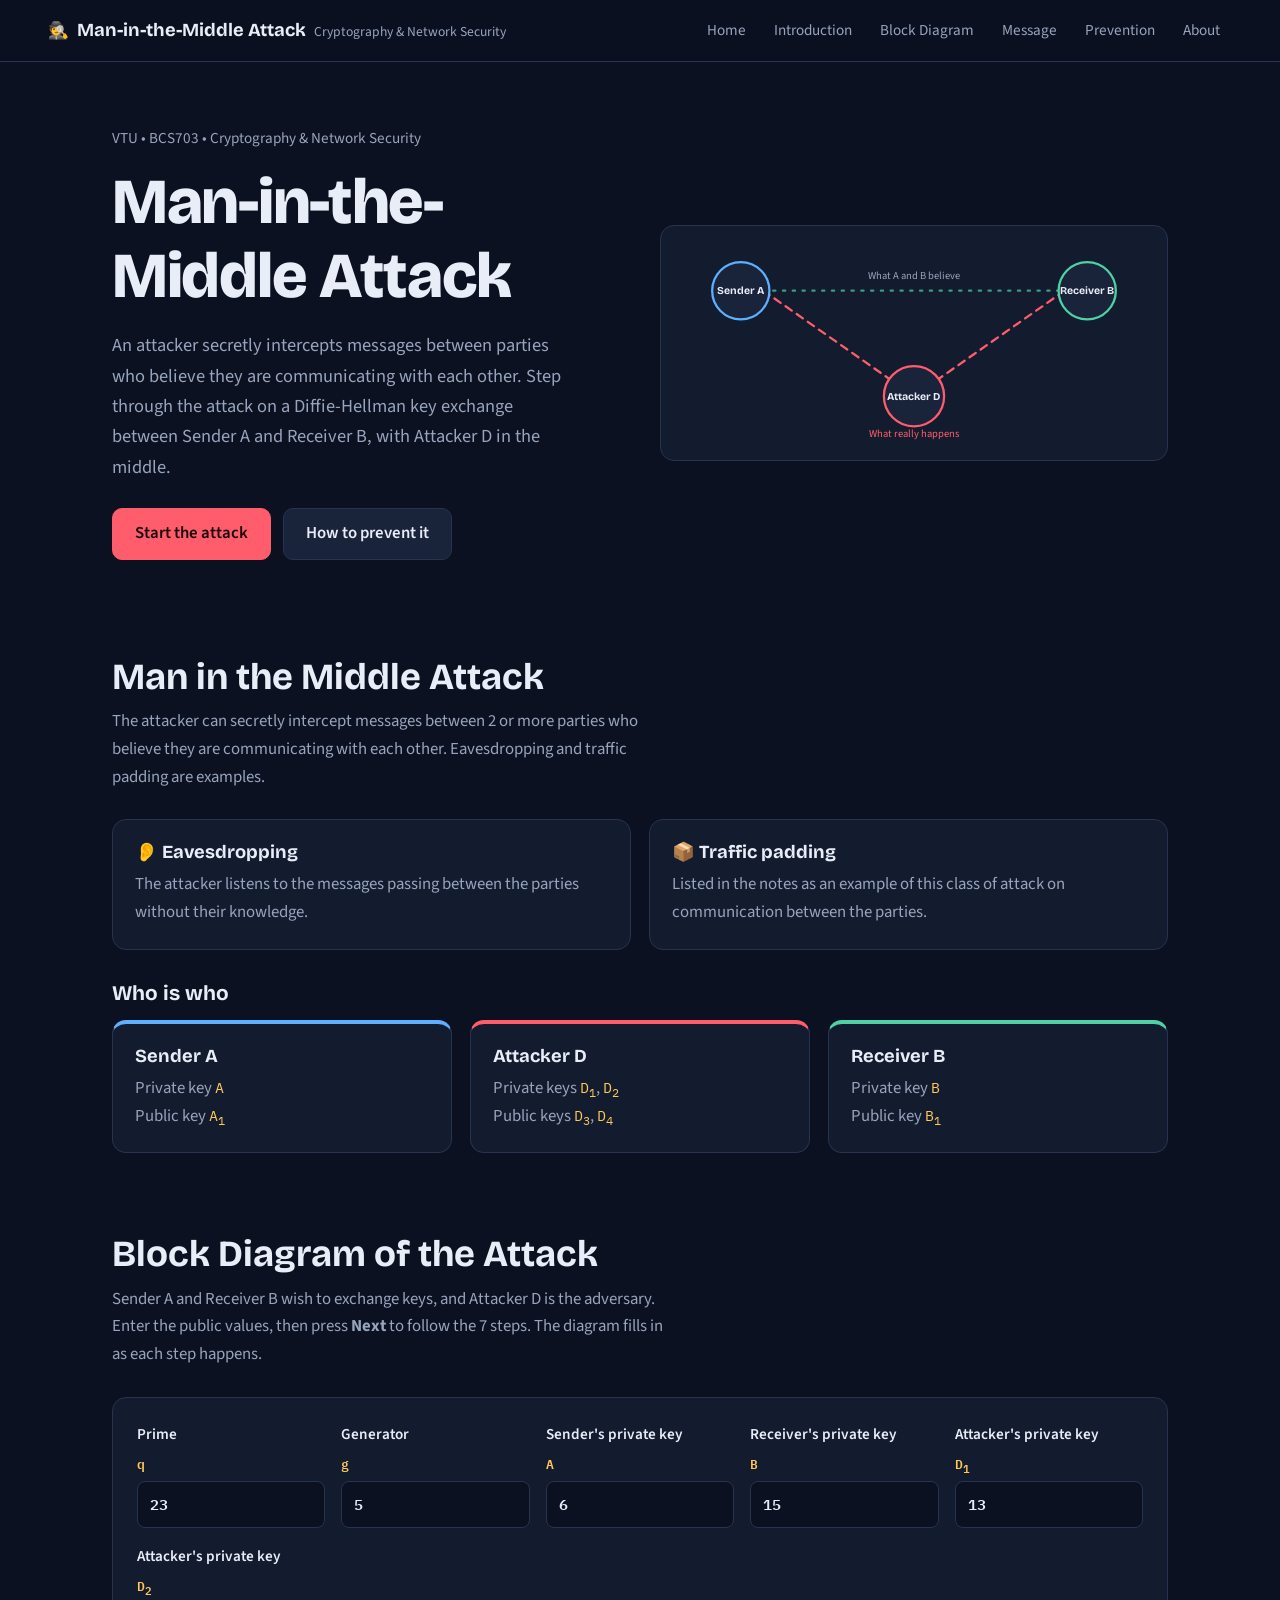
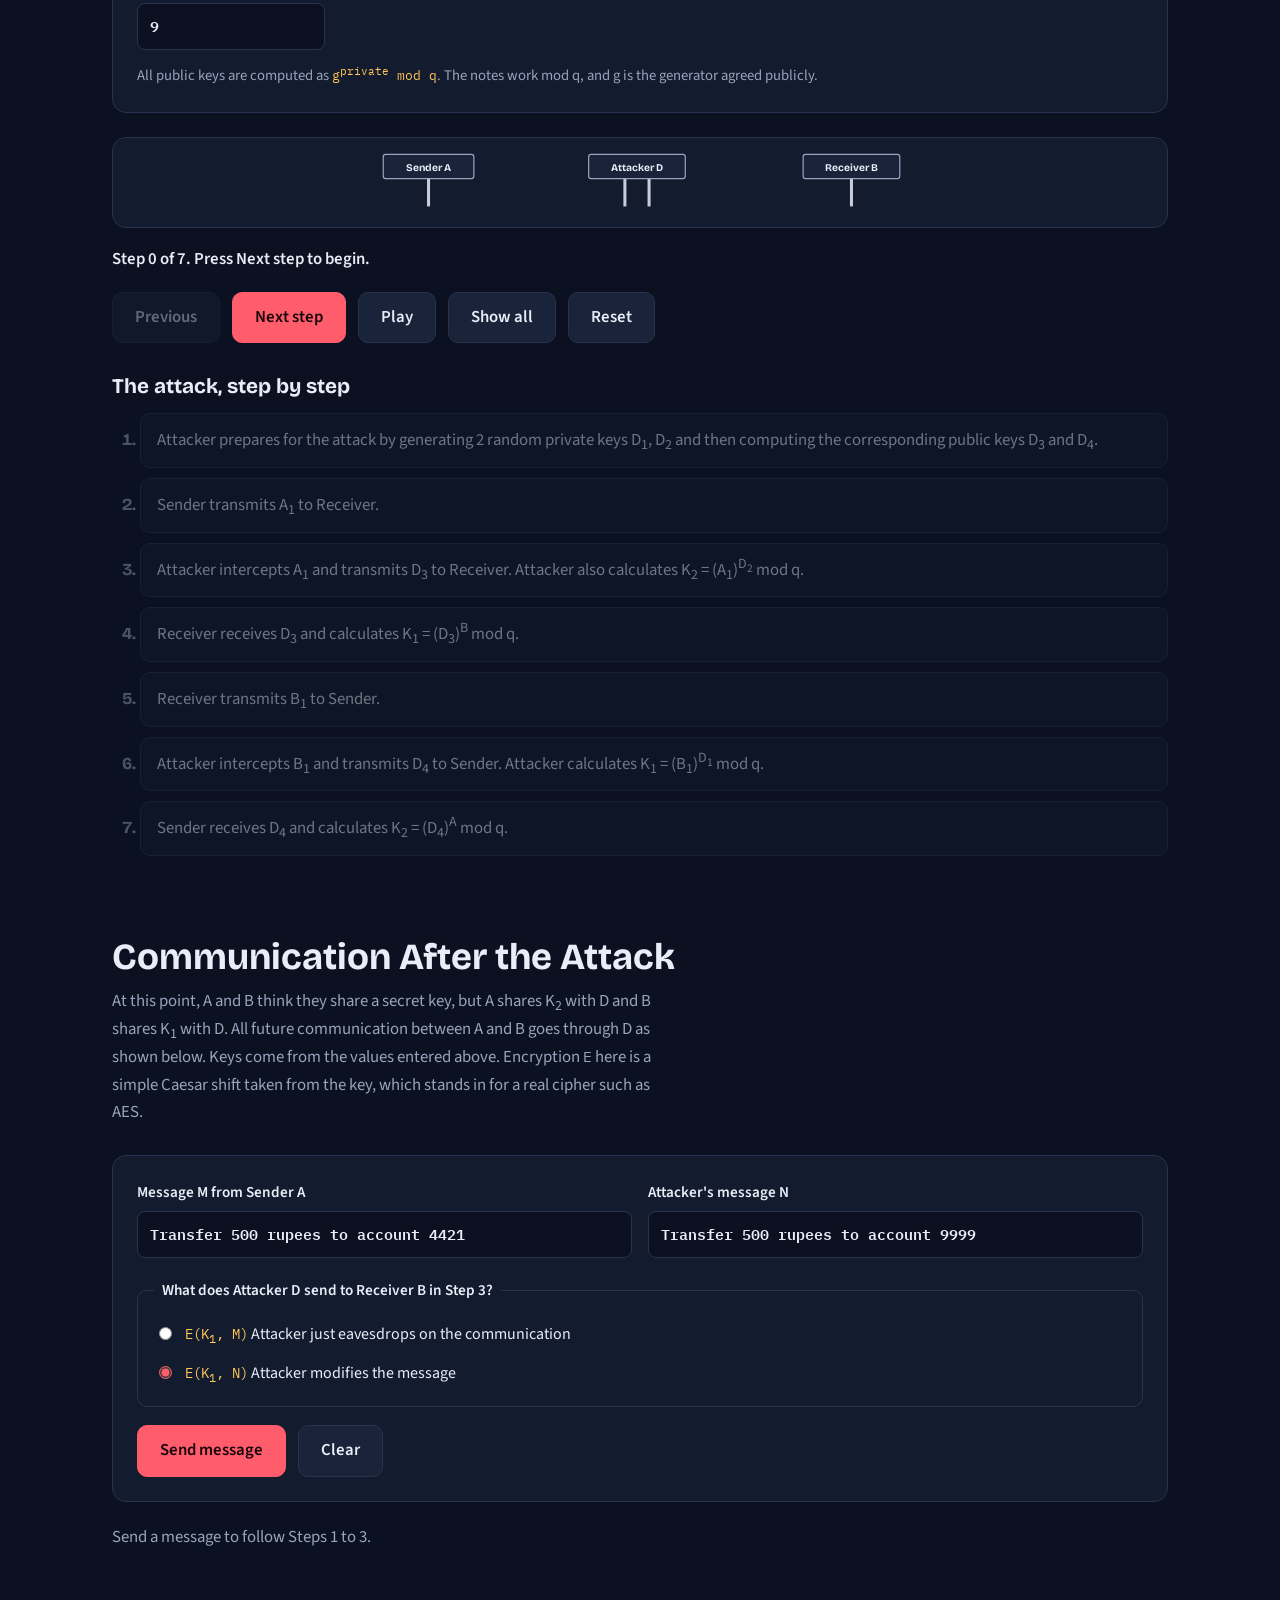
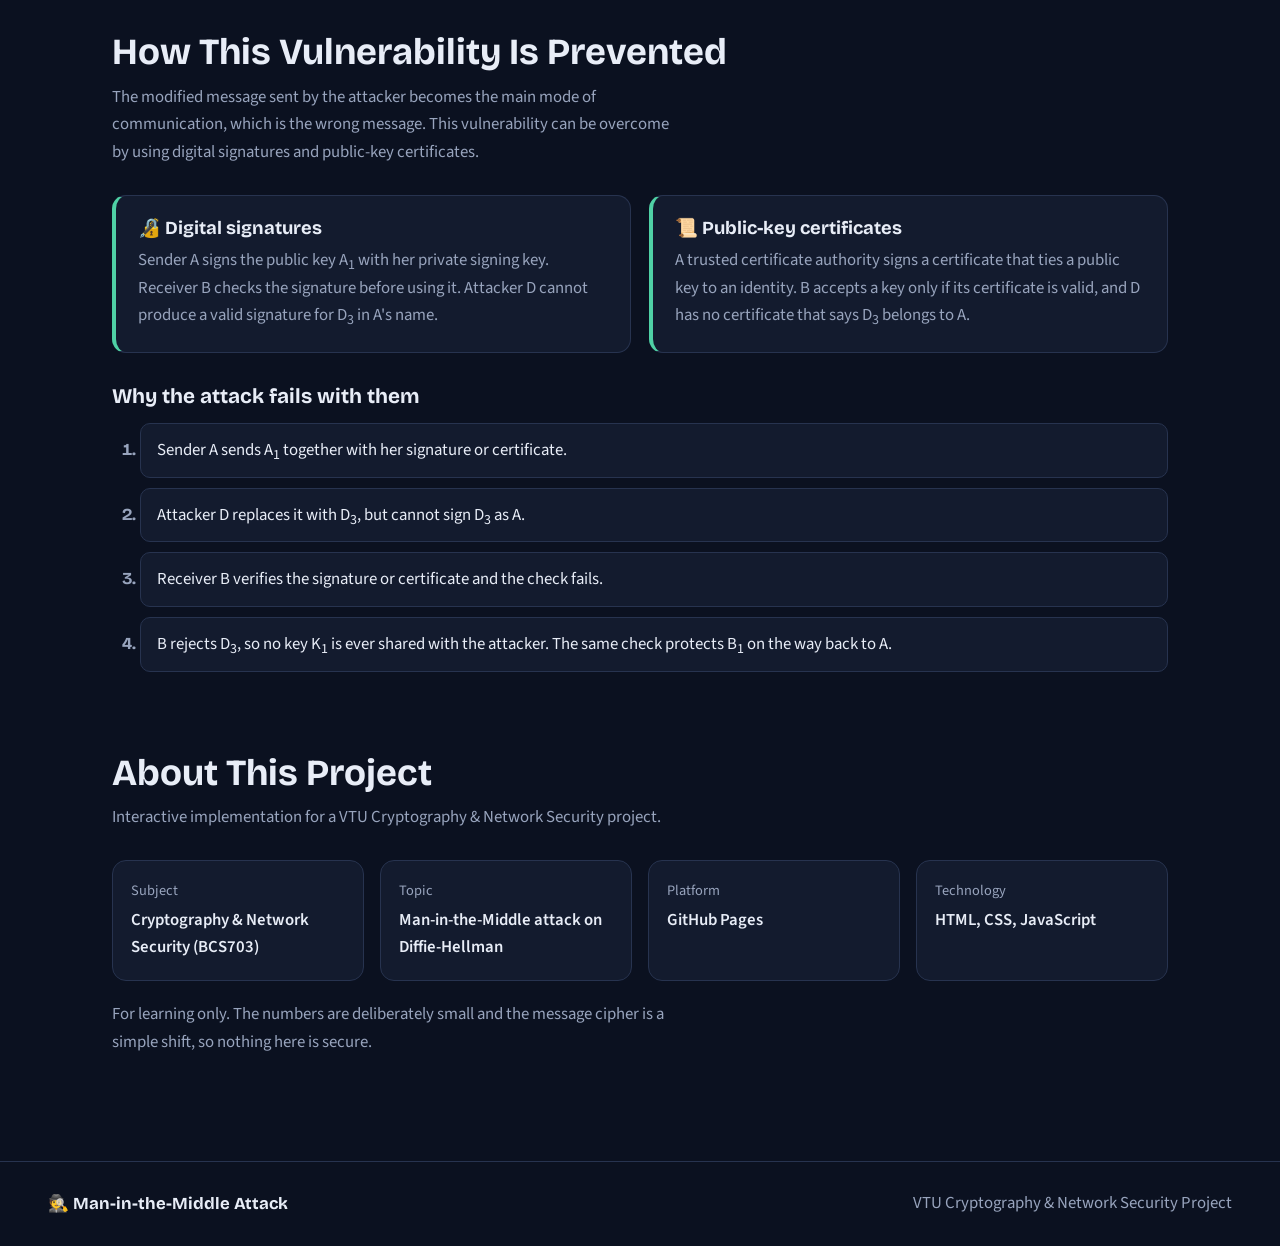
==== commit fee02e3d: "Update greeting from 'Hello' to 'Goodbye'" ====
--- a/index.html
+++ b/index.html
@@ -8,7 +8,242 @@
   <link rel="preconnect" href="https://fonts.googleapis.com">
   <link rel="preconnect" href="https://fonts.gstatic.com" crossorigin>
   <link href="https://fonts.googleapis.com/css2?family=Bricolage+Grotesque:wght@500;700;800&family=Source+Sans+3:ital,wght@0,400;0,600;1,400&family=IBM+Plex+Mono:wght@400;500&display=swap" rel="stylesheet">
-  <link rel="stylesheet" href="style.css">
+  <style>
+:root {
+  --bg: #0b1120;
+  --panel: #131b2e;
+  --panel-2: #19233a;
+  --line: #27334f;
+  --text: #e8edf7;
+  --muted: #98a4bd;
+  --alice: #5eb0ff;
+  --bob: #4fd1a5;
+  --evil: #ff5d6c;
+  --warn: #ffc857;
+  --radius: 14px;
+  --font-head: "Bricolage Grotesque", system-ui, sans-serif;
+  --font-body: "Source Sans 3", system-ui, sans-serif;
+  --font-mono: "IBM Plex Mono", ui-monospace, monospace;
+}
+
+*, *::before, *::after { box-sizing: border-box; }
+[hidden] { display: none !important; }
+
+html { scroll-behavior: smooth; scroll-padding-top: 76px; }
+
+body {
+  margin: 0;
+  background: var(--bg);
+  color: var(--text);
+  font-family: var(--font-body);
+  font-size: 1.05rem;
+  line-height: 1.65;
+}
+
+a { color: inherit; }
+code { font-family: var(--font-mono); font-size: 0.88em; }
+sub, sup { line-height: 0; }
+
+:focus-visible { outline: 3px solid var(--warn); outline-offset: 2px; }
+
+/* Header */
+.site-header {
+  position: sticky;
+  top: 0;
+  z-index: 10;
+  display: flex;
+  flex-wrap: wrap;
+  align-items: center;
+  justify-content: space-between;
+  gap: 8px 24px;
+  padding: 12px clamp(16px, 4vw, 48px);
+  background: rgba(11, 17, 32, 0.92);
+  backdrop-filter: blur(8px);
+  border-bottom: 1px solid var(--line);
+}
+.brand { text-decoration: none; display: flex; align-items: baseline; gap: 8px; flex-wrap: wrap; }
+.brand strong { font-family: var(--font-head); font-size: 1.15rem; }
+.brand span { color: var(--muted); font-size: 0.85rem; }
+nav { display: flex; gap: 4px; flex-wrap: wrap; }
+nav a { text-decoration: none; color: var(--muted); padding: 6px 12px; border-radius: 8px; font-size: 0.95rem; }
+nav a:hover { color: var(--text); background: var(--panel); }
+
+/* Layout */
+main { max-width: 1120px; margin: 0 auto; padding: 0 clamp(16px, 4vw, 32px); }
+.section { padding: 72px 0 8px; }
+h1, h2, h3 { font-family: var(--font-head); line-height: 1.15; margin: 0; }
+h2 { font-size: clamp(1.7rem, 3.5vw, 2.3rem); margin-bottom: 10px; }
+h3 { font-size: 1.15rem; margin-bottom: 8px; }
+.sub-head { margin: 32px 0 14px; font-size: 1.3rem; }
+.section-sub { color: var(--muted); max-width: 70ch; margin: 0 0 28px; }
+
+/* Hero */
+.hero { display: grid; grid-template-columns: minmax(0, 1fr) minmax(0, 1fr); gap: 40px; align-items: center; padding: 64px 0 24px; }
+.course { color: var(--muted); margin: 0 0 14px; font-size: 0.95rem; }
+.hero h1 { font-size: clamp(2.4rem, 6vw, 4rem); font-weight: 800; letter-spacing: -0.02em; }
+.lead { color: var(--muted); font-size: 1.15rem; max-width: 52ch; margin: 18px 0 26px; }
+.hero-figure { margin: 0; background: var(--panel); border: 1px solid var(--line); border-radius: var(--radius); padding: 12px; }
+.hero-figure svg { width: 100%; height: auto; display: block; }
+
+.line { fill: none; stroke-width: 3; stroke-linecap: round; }
+.line.believed { stroke: var(--bob); stroke-dasharray: 3 10; opacity: 0.7; }
+.line.real { stroke: var(--evil); stroke-dasharray: 10 8; }
+.line.flow { animation: dash 1.4s linear infinite; }
+@keyframes dash { to { stroke-dashoffset: -36; } }
+.note { fill: var(--muted); font-size: 14px; font-family: var(--font-body); }
+.note.evil { fill: var(--evil); }
+.node circle { stroke-width: 3; fill: var(--panel-2); }
+.node text { fill: var(--text); font-family: var(--font-head); font-weight: 700; font-size: 14px; }
+.node.alice circle { stroke: var(--alice); }
+.node.bob circle { stroke: var(--bob); }
+.node.mallory circle { stroke: var(--evil); }
+
+/* Buttons */
+.actions { display: flex; flex-wrap: wrap; gap: 12px; margin-top: 18px; }
+.btn {
+  font: inherit; font-weight: 600; cursor: pointer; text-decoration: none;
+  padding: 11px 22px; border-radius: 10px; color: var(--text);
+  background: var(--panel-2); border: 1px solid var(--line);
+}
+.btn:hover { border-color: var(--muted); }
+.btn:disabled { opacity: 0.4; cursor: not-allowed; }
+.btn.primary { background: var(--evil); border-color: var(--evil); color: #190509; }
+.btn.primary:hover:not(:disabled) { filter: brightness(1.08); }
+
+/* Cards */
+.grid { display: grid; gap: 18px; }
+.grid.three { grid-template-columns: repeat(auto-fit, minmax(240px, 1fr)); }
+.grid.two { grid-template-columns: repeat(auto-fit, minmax(300px, 1fr)); }
+.card { background: var(--panel); border: 1px solid var(--line); border-radius: var(--radius); padding: 22px; }
+.card p { color: var(--muted); margin: 0; }
+.card code { color: var(--warn); }
+.card.good { border-left: 4px solid var(--bob); }
+.party-card { border-top: 4px solid var(--line); }
+.party-card.alice { border-top-color: var(--alice); }
+.party-card.bob { border-top-color: var(--bob); }
+.party-card.mallory { border-top-color: var(--evil); }
+
+/* Forms */
+.panel { background: var(--panel); border: 1px solid var(--line); border-radius: var(--radius); padding: 24px; }
+.form-grid { display: grid; grid-template-columns: repeat(auto-fit, minmax(170px, 1fr)); gap: 16px; }
+.form-grid.wide { grid-template-columns: repeat(auto-fit, minmax(280px, 1fr)); }
+label { display: flex; flex-direction: column; gap: 6px; font-weight: 600; font-size: 0.95rem; }
+label code { color: var(--warn); }
+input[type="number"], input[type="text"] {
+  font: inherit; font-family: var(--font-mono); font-size: 0.95rem;
+  color: var(--text); background: var(--bg);
+  border: 1px solid var(--line); border-radius: 8px; padding: 10px 12px; width: 100%;
+}
+.hint { color: var(--muted); font-size: 0.92rem; margin: 14px 0 0; }
+.hint code { color: var(--warn); }
+.error { color: var(--evil); margin: 14px 0 0; font-weight: 600; }
+.empty { color: var(--muted); margin: 22px 0 0; }
+
+.choice { border: 1px solid var(--line); border-radius: 10px; margin: 20px 0 0; padding: 12px 16px 14px; }
+.choice legend { padding: 0 8px; font-weight: 600; font-size: 0.95rem; }
+label.radio { flex-direction: row; align-items: flex-start; gap: 10px; font-weight: 400; cursor: pointer; padding: 6px 0; font-size: 1rem; }
+label.radio input { margin-top: 6px; accent-color: var(--evil); }
+label.radio code { color: var(--warn); }
+
+/* Block diagram */
+.diagram-wrap { margin-top: 24px; background: var(--panel); border: 1px solid var(--line); border-radius: var(--radius); overflow-x: auto; padding: 8px 12px; }
+#diagram svg { display: block; width: 100%; max-width: 580px; min-width: 500px; height: auto; margin: 0 auto; }
+
+.hdr rect { fill: var(--panel-2); stroke: var(--muted); stroke-width: 2; }
+.hdr text { fill: var(--text); font-family: var(--font-head); font-weight: 700; font-size: 17px; }
+.life { stroke: var(--text); stroke-width: 5; opacity: 0.85; }
+.bx { fill: var(--panel-2); stroke-width: 2; }
+.bx.alice { stroke: var(--alice); }
+.bx.bob { stroke: var(--bob); }
+.bx.evil { stroke: var(--evil); }
+.bt { fill: var(--text); font-family: var(--font-body); font-size: 15px; }
+.bv { fill: var(--warn); font-family: var(--font-mono); font-size: 13px; }
+.sp { font-size: 10px; }
+.ar { stroke-width: 3; fill: none; }
+.ah { stroke: none; }
+.ar.alice { stroke: var(--alice); } .ah.alice { fill: var(--alice); }
+.ar.bob { stroke: var(--bob); } .ah.bob { fill: var(--bob); }
+.ar.evil { stroke: var(--evil); } .ah.evil { fill: var(--evil); }
+.al { fill: var(--text); font-family: var(--font-body); font-size: 15px; }
+.red { fill: var(--evil); font-family: var(--font-body); font-style: italic; font-size: 16px; }
+
+.el { transition: opacity 0.4s, visibility 0.4s; }
+.el.pending { opacity: 0; visibility: hidden; pointer-events: none; }
+.el.active .bx { stroke: var(--warn); stroke-width: 3.5; }
+.el.active .ar { stroke: var(--warn); stroke-width: 4.5; }
+.el.active .ah { fill: var(--warn); }
+.el.active .al { fill: var(--warn); }
+
+/* Stepper */
+.stepper { margin-top: 18px; }
+.step-now { margin: 0; font-weight: 600; }
+
+.attack-steps { margin: 0; padding: 0 0 0 28px; display: grid; gap: 10px; }
+.attack-steps > li { padding: 12px 16px; border: 1px solid var(--line); border-radius: 10px; background: var(--panel); }
+.attack-steps > li::marker { font-family: var(--font-head); font-weight: 700; color: var(--muted); }
+.attack-steps.plain > li { border-color: var(--line); }
+.attack-steps > li.active { border-color: var(--warn); background: var(--panel-2); }
+.attack-steps > li.pending { opacity: 0.45; }
+.attack-steps .calc { display: block; margin-top: 6px; font-family: var(--font-mono); font-size: 0.9rem; color: var(--warn); }
+.attack-steps .calc[hidden] { display: none; }
+
+/* Results */
+.result { margin-top: 24px; }
+.verdict { padding: 16px 20px; border-radius: var(--radius); border: 1px solid var(--line); font-weight: 600; margin-top: 18px; }
+.verdict.safe { background: rgba(79, 209, 165, 0.1); border-color: var(--bob); }
+.verdict.broken { background: rgba(255, 93, 108, 0.1); border-color: var(--evil); }
+.verdict p { margin: 0 0 8px; }
+.verdict p:last-child { margin-bottom: 0; }
+.verdict code { color: var(--warn); }
+
+.relay { display: grid; gap: 12px; }
+.hop {
+  display: grid; grid-template-columns: 170px 1fr; gap: 8px 18px;
+  background: var(--panel); border: 1px solid var(--line); border-left: 4px solid var(--line);
+  border-radius: 10px; padding: 14px 18px;
+}
+.hop.alice { border-left-color: var(--alice); }
+.hop.bob { border-left-color: var(--bob); }
+.hop.mallory { border-left-color: var(--evil); }
+.hop.sent { background: var(--panel-2); border-color: var(--warn); border-left-color: var(--warn); }
+.hop .who { font-family: var(--font-head); font-weight: 700; }
+.hop .who small { display: block; color: var(--muted); font-family: var(--font-body); font-weight: 400; }
+.hop .body p { margin: 0; }
+.hop .body p + p { margin-top: 4px; }
+.hop .lbl { color: var(--muted); font-size: 0.92rem; }
+.hop .val { font-family: var(--font-mono); word-break: break-word; }
+.hop .val.cipher { color: var(--warn); }
+.hop .val.changed { color: var(--evil); }
+.tag { display: inline-block; margin-left: 8px; padding: 1px 10px; border-radius: 999px; background: var(--warn); color: #231900; font-family: var(--font-body); font-size: 0.8rem; font-weight: 600; }
+
+/* About */
+.about { display: grid; grid-template-columns: repeat(auto-fit, minmax(220px, 1fr)); gap: 16px; margin: 0; }
+.about div { background: var(--panel); border: 1px solid var(--line); border-radius: var(--radius); padding: 18px; }
+.about dt { color: var(--muted); font-size: 0.9rem; }
+.about dd { margin: 4px 0 0; font-weight: 600; }
+.disclaimer { color: var(--muted); margin-top: 20px; max-width: 70ch; }
+
+/* Footer */
+.site-footer {
+  margin-top: 80px; padding: 28px clamp(16px, 4vw, 48px);
+  border-top: 1px solid var(--line);
+  display: flex; flex-wrap: wrap; gap: 8px 24px; justify-content: space-between; color: var(--muted);
+}
+.site-footer strong { color: var(--text); font-family: var(--font-head); }
+
+@media (max-width: 820px) {
+  .hero { grid-template-columns: 1fr; padding-top: 40px; }
+  .section { padding-top: 56px; }
+  .hop { grid-template-columns: 1fr; }
+}
+
+@media (prefers-reduced-motion: reduce) {
+  html { scroll-behavior: auto; }
+  .line.flow { animation: none; }
+  .el { transition: none; }
+}
+
+</style>
 </head>
 <body>
 
@@ -236,6 +471,468 @@
     <span>VTU Cryptography &amp; Network Security Project</span>
   </footer>
 
-  <script src="script.js"></script>
+  <script>
+/* Man-in-the-Middle attack on Diffie-Hellman
+   VTU Cryptography & Network Security (BCS703)
+   Notation follows the class notes:
+   Sender A (private A, public A1), Receiver B (private B, public B1),
+   Attacker D (private D1, D2, public D3, D4), keys K1 and K2. */
+
+const $ = (id) => document.getElementById(id);
+
+const DEFAULTS = { q: 23, g: 5, A: 6, B: 15, D1: 13, D2: 9 };
+const INPUT_IDS = { q: "inQ", g: "inG", A: "inA", B: "inB", D1: "inD1", D2: "inD2" };
+const TOTAL_STEPS = 7;
+// bottom of the lifelines after each step (index = step number)
+const STEP_BOTTOM = [100, 300, 300, 425, 515, 545, 670, 760];
+
+/* ---------- Maths helpers ---------- */
+
+function modPow(base, exp, mod) {
+  let result = 1n;
+  let b = BigInt(base) % BigInt(mod);
+  let e = BigInt(exp);
+  const m = BigInt(mod);
+  while (e > 0n) {
+    if (e & 1n) result = (result * b) % m;
+    b = (b * b) % m;
+    e >>= 1n;
+  }
+  return Number(result);
+}
+
+function isPrime(n) {
+  if (n < 2) return false;
+  for (let i = 2; i * i <= n; i++) {
+    if (n % i === 0) return false;
+  }
+  return true;
+}
+
+function escapeHtml(text) {
+  return text.replace(/[&<>"']/g, (c) => ({
+    "&": "&amp;", "<": "&lt;", ">": "&gt;", '"': "&quot;", "'": "&#39;"
+  }[c]));
+}
+
+/* ---------- Stand-in cipher: E(K, M) is a Caesar shift ---------- */
+
+const shiftFromKey = (key) => (key % 25) + 1;
+
+function shiftText(text, shift) {
+  return text.replace(/[a-z]/gi, (ch) => {
+    const base = ch <= "Z" ? 65 : 97;
+    return String.fromCharCode(((ch.charCodeAt(0) - base + shift + 26 * 26) % 26) + base);
+  });
+}
+
+const E = (key, text) => shiftText(text, shiftFromKey(key));
+const Dec = (key, text) => shiftText(text, -shiftFromKey(key));
+
+/* ---------- Inputs and key computation ---------- */
+
+function readParams() {
+  const p = {};
+  for (const k of Object.keys(INPUT_IDS)) p[k] = Number($(INPUT_IDS[k]).value);
+
+  if (Object.values(p).some((v) => !Number.isInteger(v))) {
+    return { error: "Every value must be a whole number." };
+  }
+  if (p.q < 5 || p.q > 1000003 || !isPrime(p.q)) {
+    return { error: "q must be a prime number between 5 and 1,000,003, for example 23." };
+  }
+  if (p.g < 2 || p.g > p.q - 2) {
+    return { error: "g must be between 2 and q - 2." };
+  }
+  const names = { A: "A", B: "B", D1: "D1", D2: "D2" };
+  for (const k of Object.keys(names)) {
+    if (p[k] < 2 || p[k] > p.q - 2) {
+      return { error: "Private key " + names[k] + " must be between 2 and q - 2." };
+    }
+  }
+  if (p.D1 === p.D2) {
+    return { error: "The attacker needs two different private keys, so D1 and D2 must differ." };
+  }
+  return p;
+}
+
+// Every value from the notes' 7 steps
+function computeKeys(p) {
+  const { q, g, A, B, D1, D2 } = p;
+  const A1 = modPow(g, A, q);
+  const B1 = modPow(g, B, q);
+  const D3 = modPow(g, D1, q);
+  const D4 = modPow(g, D2, q);
+  return {
+    A1, B1, D3, D4,
+    K2att: modPow(A1, D2, q),   // step 3: Attacker  K2 = (A1)^D2 mod q
+    K1rec: modPow(D3, B, q),    // step 4: Receiver  K1 = (D3)^B mod q
+    K1att: modPow(B1, D1, q),   // step 6: Attacker  K1 = (B1)^D1 mod q
+    K2snd: modPow(D4, A, q)     // step 7: Sender    K2 = (D4)^A mod q
+  };
+}
+
+/* ---------- The 7 steps from the notes ---------- */
+
+function stepsFor(p, k) {
+  const { q, g, A, B, D1, D2 } = p;
+  return [
+    {
+      text: "Attacker prepares for the attack by generating 2 random private keys D<sub>1</sub>, D<sub>2</sub> and then computing the corresponding public keys D<sub>3</sub> and D<sub>4</sub>.",
+      calc: "D<sub>3</sub> = g<sup>D<sub>1</sub></sup> mod q = " + g + "<sup>" + D1 + "</sup> mod " + q + " = " + k.D3 +
+            "<br>D<sub>4</sub> = g<sup>D<sub>2</sub></sup> mod q = " + g + "<sup>" + D2 + "</sup> mod " + q + " = " + k.D4
+    },
+    {
+      text: "Sender transmits A<sub>1</sub> to Receiver.",
+      calc: "A<sub>1</sub> = g<sup>A</sup> mod q = " + g + "<sup>" + A + "</sup> mod " + q + " = " + k.A1
+    },
+    {
+      text: "Attacker intercepts A<sub>1</sub> and transmits D<sub>3</sub> to Receiver. Attacker also calculates K<sub>2</sub> = (A<sub>1</sub>)<sup>D<sub>2</sub></sup> mod q.",
+      calc: "K<sub>2</sub> = " + k.A1 + "<sup>" + D2 + "</sup> mod " + q + " = " + k.K2att
+    },
+    {
+      text: "Receiver receives D<sub>3</sub> and calculates K<sub>1</sub> = (D<sub>3</sub>)<sup>B</sup> mod q.",
+      calc: "K<sub>1</sub> = " + k.D3 + "<sup>" + B + "</sup> mod " + q + " = " + k.K1rec
+    },
+    {
+      text: "Receiver transmits B<sub>1</sub> to Sender.",
+      calc: "B<sub>1</sub> = g<sup>B</sup> mod q = " + g + "<sup>" + B + "</sup> mod " + q + " = " + k.B1
+    },
+    {
+      text: "Attacker intercepts B<sub>1</sub> and transmits D<sub>4</sub> to Sender. Attacker calculates K<sub>1</sub> = (B<sub>1</sub>)<sup>D<sub>1</sub></sup> mod q.",
+      calc: "K<sub>1</sub> = " + k.B1 + "<sup>" + D1 + "</sup> mod " + q + " = " + k.K1att
+    },
+    {
+      text: "Sender receives D<sub>4</sub> and calculates K<sub>2</sub> = (D<sub>4</sub>)<sup>A</sup> mod q.",
+      calc: "K<sub>2</sub> = " + k.D4 + "<sup>" + A + "</sup> mod " + q + " = " + k.K2snd
+    }
+  ];
+}
+
+/* ---------- Block diagram (SVG) ---------- */
+
+const SENDER_X = 130, LANE_L = 455, LANE_R = 495, RECEIVER_X = 830, MID_X = 475;
+
+// exponent in SVG text, then the rest of the text back on the baseline
+const sup = (e, rest) =>
+  '<tspan class="sp" dy="-6">' + e + '</tspan><tspan dy="6">' + (rest || " ") + "</tspan>";
+
+function svgBox(step, cx, y, w, lines, color) {
+  const h = 36 + (lines.length - 1) * 19;
+  let out = '<g class="el" data-step="' + step + '"><rect class="bx ' + color + '" x="' + (cx - w / 2) +
+    '" y="' + y + '" width="' + w + '" height="' + h + '" rx="6"/>';
+  lines.forEach((l, i) => {
+    out += '<text class="' + (l.cls || "bt") + '" x="' + cx + '" y="' + (y + 23 + i * 19) +
+      '" text-anchor="middle">' + l.t + "</text>";
+  });
+  return out + "</g>";
+}
+
+function svgArrow(step, x1, x2, y, color, label) {
+  const dir = x2 > x1 ? 1 : -1;
+  const head = x2 + "," + y + " " + (x2 - dir * 13) + "," + (y - 7) + " " + (x2 - dir * 13) + "," + (y + 7);
+  return '<g class="el" data-step="' + step + '">' +
+    '<line class="ar ' + color + '" x1="' + x1 + '" y1="' + y + '" x2="' + (x2 - dir * 10) + '" y2="' + y + '"/>' +
+    '<polygon class="ah ' + color + '" points="' + head + '"/>' +
+    '<text class="al" x="' + (x1 + x2) / 2 + '" y="' + (y - 9) + '" text-anchor="middle">' + label + "</text></g>";
+}
+
+function buildDiagram(p, k) {
+  const header = (cx, w, label) =>
+    '<g class="hdr"><rect x="' + (cx - w / 2) + '" y="14" width="' + w + '" height="40" rx="4"/>' +
+    '<text x="' + cx + '" y="41" text-anchor="middle">' + label + "</text></g>";
+
+  let s = '<svg viewBox="0 0 960 815" role="img" aria-label="Block diagram: Sender A, Attacker D and Receiver B exchanging public keys">';
+
+  // lifelines
+  s += '<line class="life" x1="' + SENDER_X + '" y1="54" x2="' + SENDER_X + '" y2="760"/>';
+  s += '<line class="life" x1="' + LANE_L + '" y1="54" x2="' + LANE_L + '" y2="760"/>';
+  s += '<line class="life" x1="' + LANE_R + '" y1="54" x2="' + LANE_R + '" y2="760"/>';
+  s += '<line class="life" x1="' + RECEIVER_X + '" y1="54" x2="' + RECEIVER_X + '" y2="760"/>';
+
+  s += header(SENDER_X, 150, "Sender A") + header(MID_X, 160, "Attacker D") + header(RECEIVER_X, 160, "Receiver B");
+
+  // Sender: private key A, public key A1
+  s += svgBox(2, SENDER_X, 80, 220, [
+    { t: "Private Key A" },
+    { t: "Public Key A₁" },
+    { t: "A = " + p.A + ", A₁ = " + k.A1, cls: "bv" }
+  ], "alice");
+
+  // Step 2: A1 to the attacker's left lane
+  s += svgArrow(2, SENDER_X, LANE_L, 190, "alice", "Public key A₁");
+
+  // Step 1: attacker's keys
+  s += svgBox(1, MID_X, 210, 270, [
+    { t: "Private Keys D₁, D₂" },
+    { t: "Public Keys D₃, D₄" },
+    { t: "D₁=" + p.D1 + ", D₂=" + p.D2 + ", D₃=" + k.D3 + ", D₄=" + k.D4, cls: "bv" }
+  ], "evil");
+
+  // Step 3: D3 to the receiver, attacker computes K2
+  s += svgArrow(3, LANE_R, RECEIVER_X, 318, "evil", "Public key D₃");
+  s += svgBox(3, MID_X, 335, 270, [
+    { t: "Secret Key K₂" },
+    { t: "= (A₁)" + sup("D₂", " mod q") },
+    { t: "= " + k.K2att, cls: "bv" }
+  ], "evil");
+
+  // Step 4: receiver keys and K1
+  s += svgBox(4, RECEIVER_X, 335, 220, [
+    { t: "Private Key B" },
+    { t: "Public Key B₁" },
+    { t: "B = " + p.B + ", B₁ = " + k.B1, cls: "bv" }
+  ], "bob");
+  s += svgBox(4, RECEIVER_X, 425, 220, [
+    { t: "Secret Key K₁" },
+    { t: "= (D₃)" + sup("B", " mod q") },
+    { t: "= " + k.K1rec, cls: "bv" }
+  ], "bob");
+
+  // Step 5: B1 to the attacker's right lane
+  s += svgArrow(5, RECEIVER_X, LANE_R, 530, "bob", "Public key B₁");
+
+  // Step 6: D4 to the sender, attacker computes K1
+  s += svgBox(6, MID_X, 548, 270, [
+    { t: "Secret Key K₁" },
+    { t: "= (B₁)" + sup("D₁", " mod q") },
+    { t: "= " + k.K1att, cls: "bv" }
+  ], "evil");
+  s += svgArrow(6, LANE_L, SENDER_X, 655, "evil", "Public key D₄");
+
+  // Step 7: sender computes K2
+  s += svgBox(7, SENDER_X, 670, 220, [
+    { t: "Secret Key K₂" },
+    { t: "= (D₄)" + sup("A", " mod q") },
+    { t: "= " + k.K2snd, cls: "bv" }
+  ], "alice");
+
+  s += '<g class="el" data-step="7">' +
+    '<text class="red" x="300" y="785" text-anchor="middle">Sender and the Attacker</text>' +
+    '<text class="red" x="300" y="805" text-anchor="middle">share the secret key K₂</text>' +
+    '<text class="red" x="660" y="785" text-anchor="middle">Attacker and the Receiver</text>' +
+    '<text class="red" x="660" y="805" text-anchor="middle">share the secret key K₁</text></g>';
+
+  return s + "</svg>";
+}
+
+/* ---------- Stepper state ---------- */
+
+let params = null;
+let keys = null;
+let steps = [];
+let current = 0;
+let timer = null;
+
+function stopPlay() {
+  if (timer) clearInterval(timer);
+  timer = null;
+  $("btnPlay").textContent = "Play";
+}
+
+function setStep(n) {
+  current = Math.max(0, Math.min(TOTAL_STEPS, n));
+
+  document.querySelectorAll("#diagram .el").forEach((el) => {
+    const s = Number(el.getAttribute("data-step"));
+    el.classList.toggle("active", s === current);
+    // fully remove anything that has not happened yet (no faint ghost)
+    el.style.display = s > current ? "none" : "";
+  });
+
+  // lifelines and the drawing grow only as far as the steps shown so far
+  const svg = $("diagram").querySelector("svg");
+  if (svg) {
+    const bottom = STEP_BOTTOM[current];
+    svg.querySelectorAll(".life").forEach((l) => l.setAttribute("y2", bottom));
+    svg.setAttribute("viewBox", "0 0 960 " + (bottom + (current === TOTAL_STEPS ? 55 : 20)));
+  }
+
+  document.querySelectorAll("#stepList > li").forEach((li, i) => {
+    const num = i + 1;
+    li.classList.toggle("pending", num > current);
+    li.classList.toggle("active", num === current);
+    li.querySelector(".calc").hidden = num > current;
+  });
+
+  $("stepNow").innerHTML = current === 0
+    ? "Step 0 of " + TOTAL_STEPS + ". Press Next step to begin."
+    : "Step " + current + " of " + TOTAL_STEPS + ": " + steps[current - 1].text;
+
+  $("btnPrev").disabled = current === 0;
+  $("btnNext").disabled = current === TOTAL_STEPS;
+
+  const note = $("afterNote");
+  if (current === TOTAL_STEPS) {
+    const okA = keys.K2snd === keys.K2att;
+    const okB = keys.K1rec === keys.K1att;
+    note.innerHTML =
+      "<p>At this point, Receiver B and Sender A think that they share the secret key, but instead " +
+      "B and D share the secret key K<sub>1</sub> (" + keys.K1rec + ") and A and D share the secret key K<sub>2</sub> (" + keys.K2snd + ").</p>" +
+      "<p>Check: Sender's K<sub>2</sub> = Attacker's K<sub>2</sub> " + (okA ? "✓" : "✗") +
+      " &nbsp; and &nbsp; Receiver's K<sub>1</sub> = Attacker's K<sub>1</sub> " + (okB ? "✓" : "✗") + ".</p>";
+    note.hidden = false;
+  } else {
+    note.hidden = true;
+  }
+}
+
+function buildSteps() {
+  $("stepList").innerHTML = steps
+    .map((s) => "<li><span>" + s.text + '</span><span class="calc" hidden>' + s.calc + "</span></li>")
+    .join("");
+}
+
+function showError(id, text) {
+  const el = $(id);
+  el.textContent = text || "";
+  el.hidden = !text;
+}
+
+function rebuild() {
+  stopPlay();
+  const p = readParams();
+  if (p.error) {
+    showError("kxError", p.error);
+    return false;
+  }
+  showError("kxError", "");
+  params = p;
+  keys = computeKeys(p);
+  steps = stepsFor(p, keys);
+  $("diagram").innerHTML = buildDiagram(p, keys);
+  buildSteps();
+  setStep(0);
+  return true;
+}
+
+/* ---------- Message communication (Steps 1 to 3 in the notes) ---------- */
+
+function hop(cls, who, sub, lines, extra) {
+  const body = lines
+    .map((l) => '<p><span class="lbl">' + l[0] + ':</span> <span class="val ' + (l[2] || "") + '">' + l[1] + "</span></p>")
+    .join("");
+  return '<div class="hop ' + cls + (extra || "") + '"><div class="who">' + who + "<small>" + sub + "</small></div>" +
+    '<div class="body">' + body + "</div></div>";
+}
+
+function renderMessage() {
+  const p = readParams();
+  if (p.error) {
+    showError("msgError", p.error + " (change them in the Block Diagram section above)");
+    return;
+  }
+  const M = $("msg").value.trim();
+  const N = $("tamper").value.trim();
+  const mode = document.querySelector('input[name="mode"]:checked').value;
+
+  if (!M) { showError("msgError", "Enter a message M for the Sender to send."); return; }
+  if (mode === "modify" && !N) { showError("msgError", "Enter the attacker's message N."); return; }
+  showError("msgError", "");
+
+  const k = computeKeys(p);
+  const K2 = k.K2snd;   // shared by Sender and Attacker
+  const K1 = k.K1rec;   // shared by Attacker and Receiver
+  const e = escapeHtml;
+
+  const c1 = E(K2, M);          // Step 1
+  const recovered = Dec(k.K2att, c1); // Step 2
+  const cM = E(K1, M);          // Step 3, eavesdrop
+  const cN = E(K1, N || M);     // Step 3, modify
+  const sentCipher = mode === "eavesdrop" ? cM : cN;
+  const received = Dec(k.K1rec, sentCipher);
+  const modified = received !== M;
+
+  let html = "";
+
+  html += hop("alice", "Step 1", "Sender sends an encrypted message M : E(K₂, M)", [
+    ["K₂ (shared with Attacker)", K2 + " (shift " + shiftFromKey(K2) + ")"],
+    ["M", e(M)],
+    ["E(K₂, M)", e(c1), "cipher"]
+  ]);
+
+  html += hop("mallory", "Step 2", "Attacker intercepts the encrypted message and decrypts to recover M", [
+    ["Decrypts with K₂", k.K2att + " (shift " + shiftFromKey(k.K2att) + ")"],
+    ["Recovered M", e(recovered)]
+  ]);
+
+  html += hop("mallory", "Step 3", "Attacker sends Receiver E(K₁, M) | E(K₁, N)", [
+    ["K₁ (shared with Receiver)", K1 + " (shift " + shiftFromKey(K1) + ")"],
+    ["E(K₁, M) — eavesdrops", e(cM), "cipher"],
+    ["E(K₁, N) — modifies, N = " + e(N), e(cN), "cipher"]
+  ]);
+
+  html += hop("mallory sent", "Sent to Receiver", mode === "eavesdrop" ? "E(K₁, M)" : "E(K₁, N)", [
+    ["Attacker's choice", mode === "eavesdrop"
+      ? "Just eavesdrops on the communication"
+      : "Modifies the message"],
+    ["Ciphertext", e(sentCipher), "cipher"]
+  ]);
+
+  html += hop("bob", "Receiver B", "decrypts with K₁", [
+    ["Decrypts to", e(received), modified ? "changed" : ""]
+  ]);
+
+  $("relay").innerHTML = html;
+
+  const v = $("msgVerdict");
+  if (modified) {
+    v.className = "verdict broken";
+    v.innerHTML =
+      "<p><code>E(K₁, N)</code>: the attacker modifies the message.</p>" +
+      "<p>The modified message sent by the attacker becomes the main mode of communication, " +
+      "which is the wrong message. Sender A never sent it, yet Receiver B accepts it.</p>";
+  } else {
+    v.className = "verdict broken";
+    v.innerHTML =
+      "<p><code>E(K₁, M)</code>: the attacker just eavesdrops on the communication.</p>" +
+      "<p>Receiver B gets the correct message, but the attacker has read it, and neither A nor B can tell.</p>";
+  }
+
+  $("msgResult").hidden = false;
+  $("msgEmpty").hidden = true;
+}
+
+/* ---------- Events ---------- */
+
+Object.values(INPUT_IDS).forEach((id) => $(id).addEventListener("input", rebuild));
+
+$("btnNext").addEventListener("click", () => { stopPlay(); if (params) setStep(current + 1); });
+$("btnPrev").addEventListener("click", () => { stopPlay(); if (params) setStep(current - 1); });
+$("btnAll").addEventListener("click", () => { stopPlay(); if (params) setStep(TOTAL_STEPS); });
+$("btnReset").addEventListener("click", () => {
+  Object.keys(DEFAULTS).forEach((key) => { $(INPUT_IDS[key]).value = DEFAULTS[key]; });
+  rebuild();
+});
+
+$("btnPlay").addEventListener("click", () => {
+  if (!params) return;
+  if (timer) { stopPlay(); return; }
+  if (current >= TOTAL_STEPS) setStep(0);
+  $("btnPlay").textContent = "Pause";
+  setStep(current + 1);
+  timer = setInterval(() => {
+    if (current >= TOTAL_STEPS) { stopPlay(); return; }
+    setStep(current + 1);
+    if (current >= TOTAL_STEPS) stopPlay();
+  }, 2200);
+});
+
+$("runMsg").addEventListener("click", renderMessage);
+document.querySelectorAll('input[name="mode"]').forEach((r) =>
+  r.addEventListener("change", () => { if (!$("msgResult").hidden) renderMessage(); })
+);
+$("resetMsg").addEventListener("click", () => {
+  $("msg").value = "Transfer 500 rupees to account 4421";
+  $("tamper").value = "Transfer 500 rupees to account 9999";
+  document.querySelector('input[name="mode"][value="modify"]').checked = true;
+  showError("msgError", "");
+  $("msgResult").hidden = true;
+  $("msgEmpty").hidden = false;
+});
+
+rebuild();
+
+</script>
 </body>
 </html>
